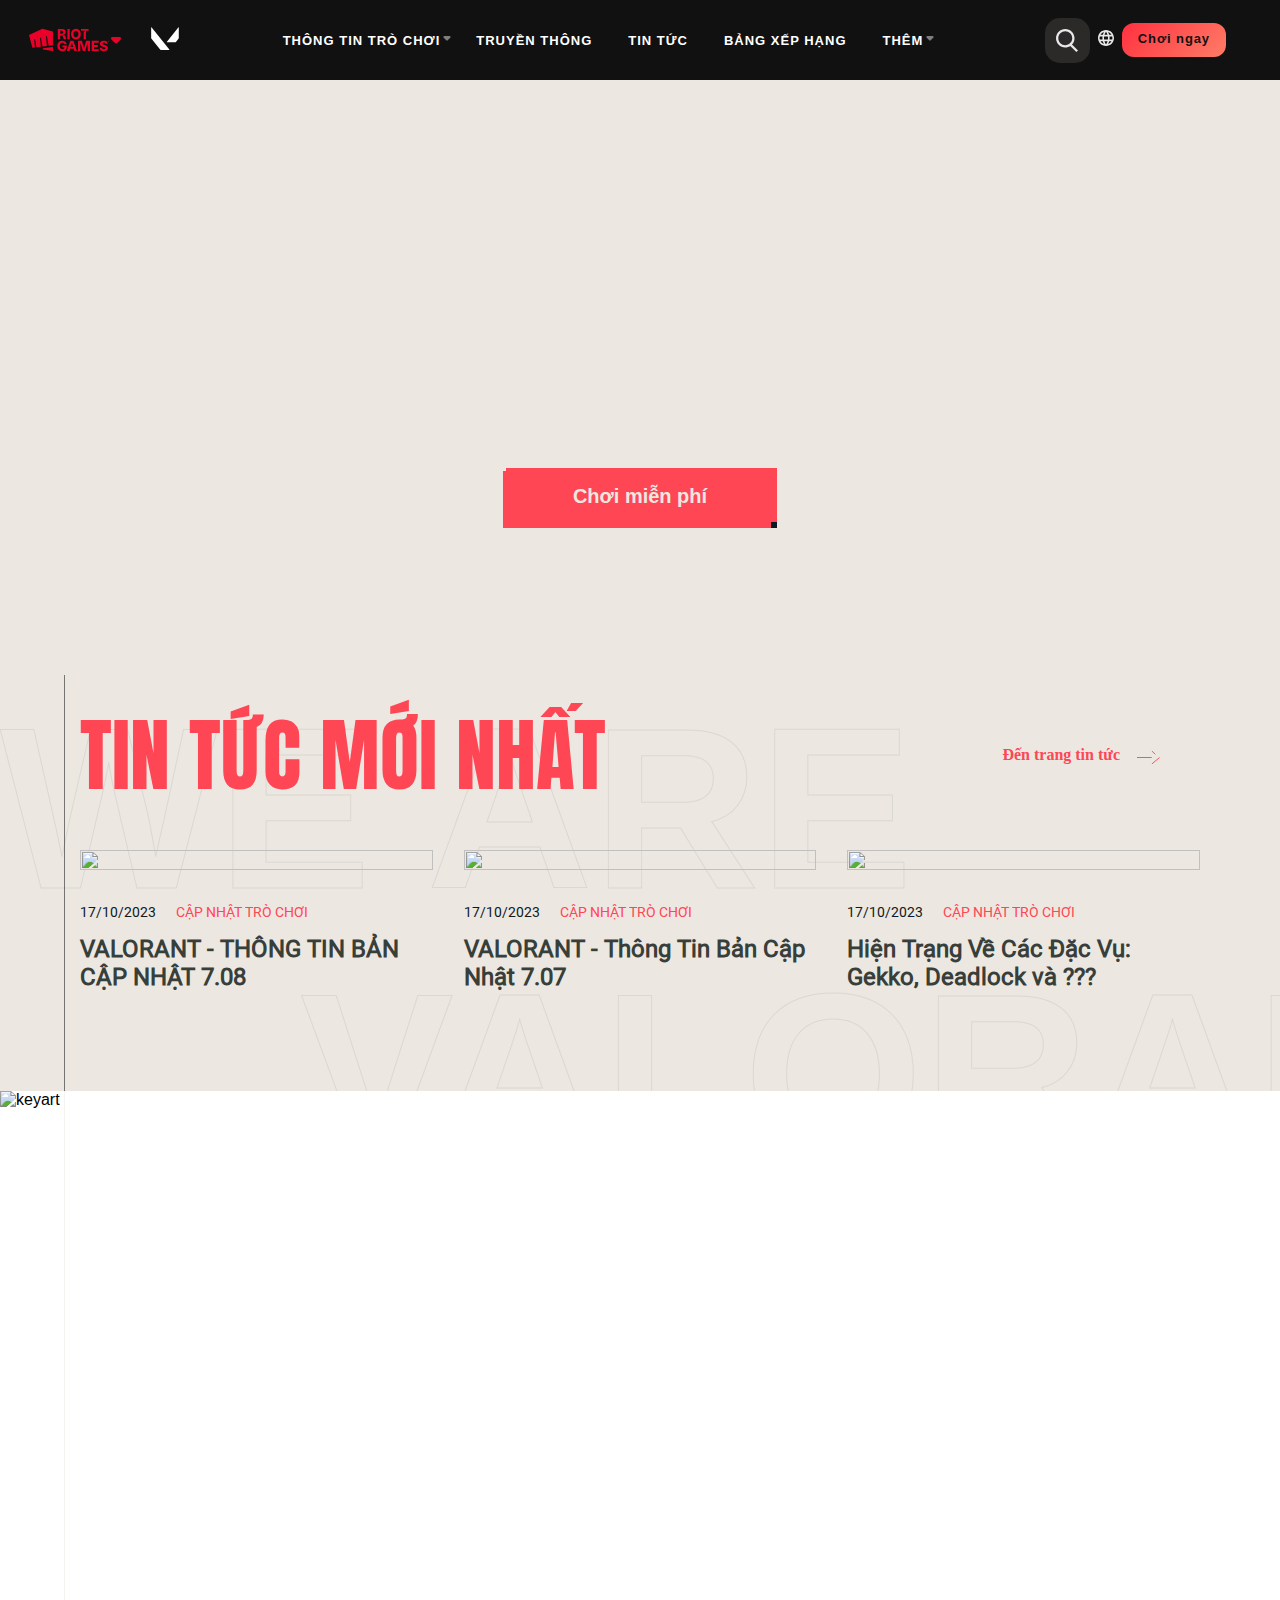
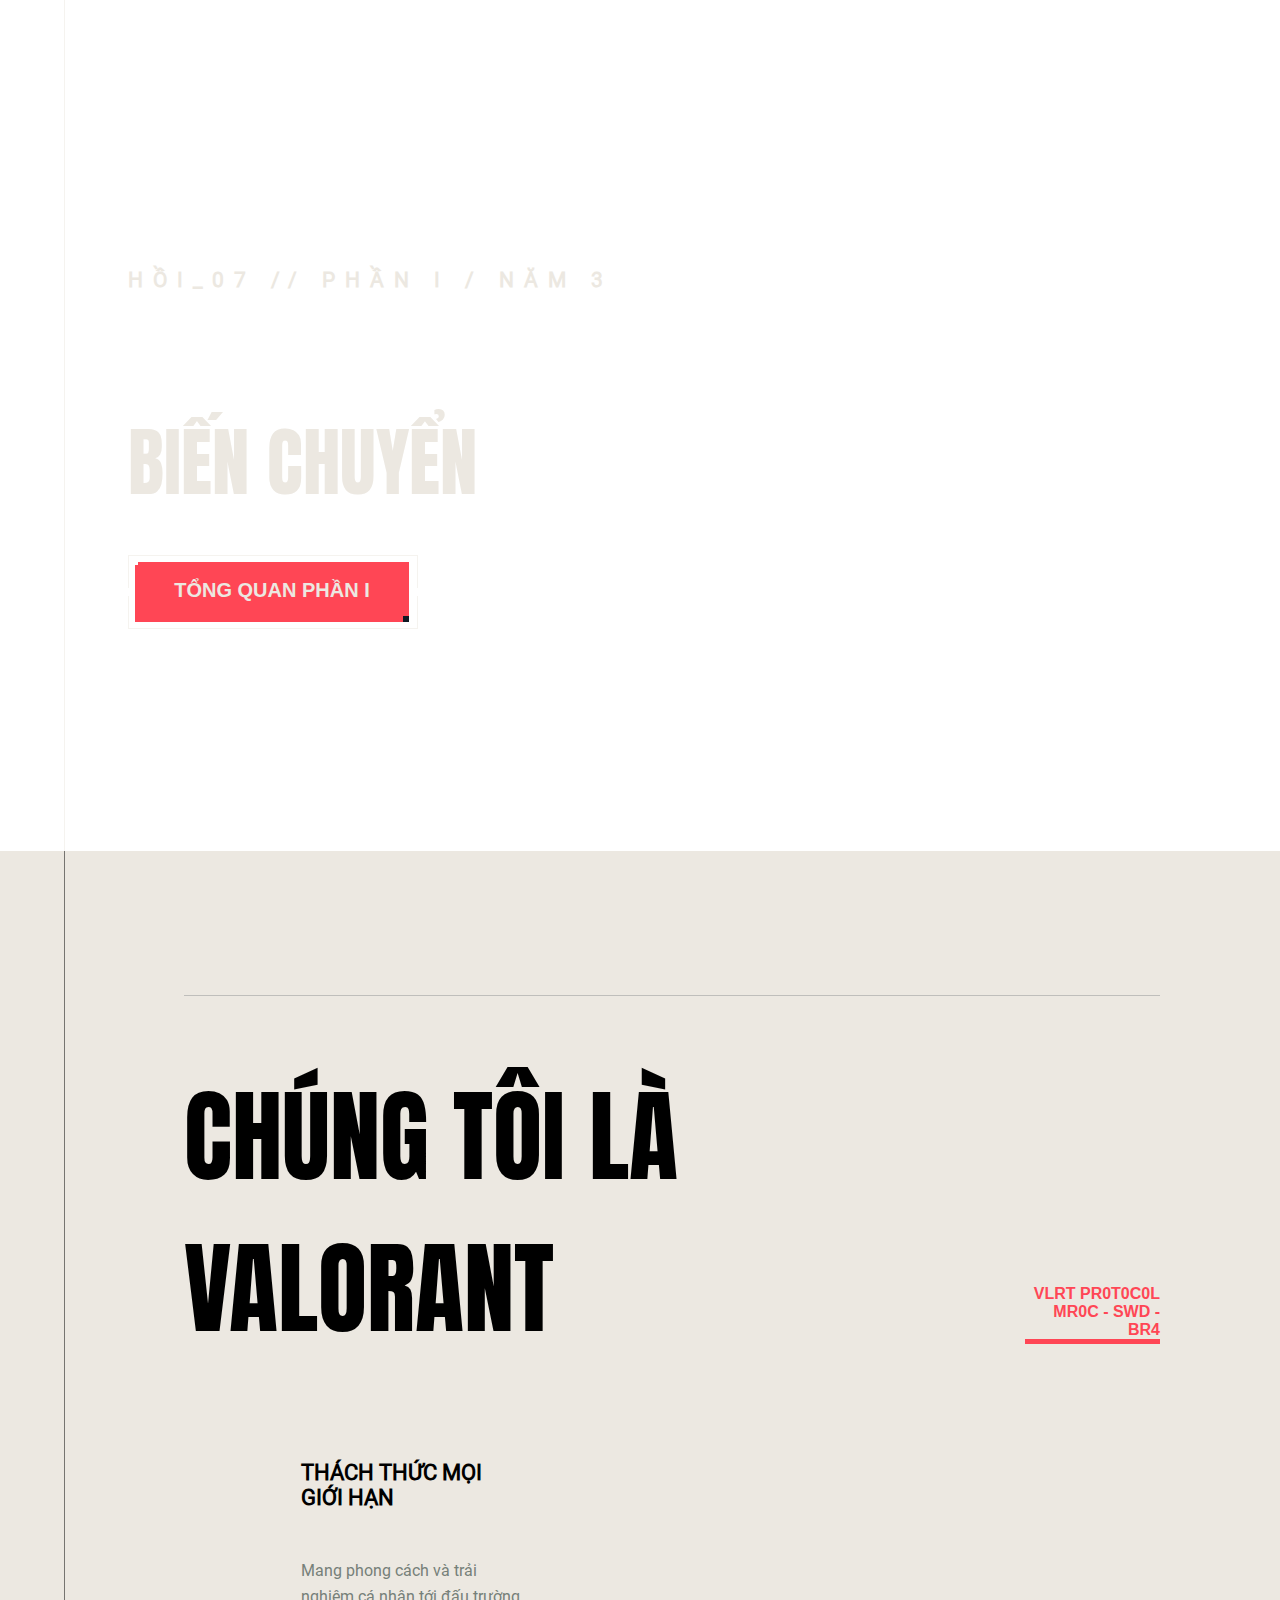
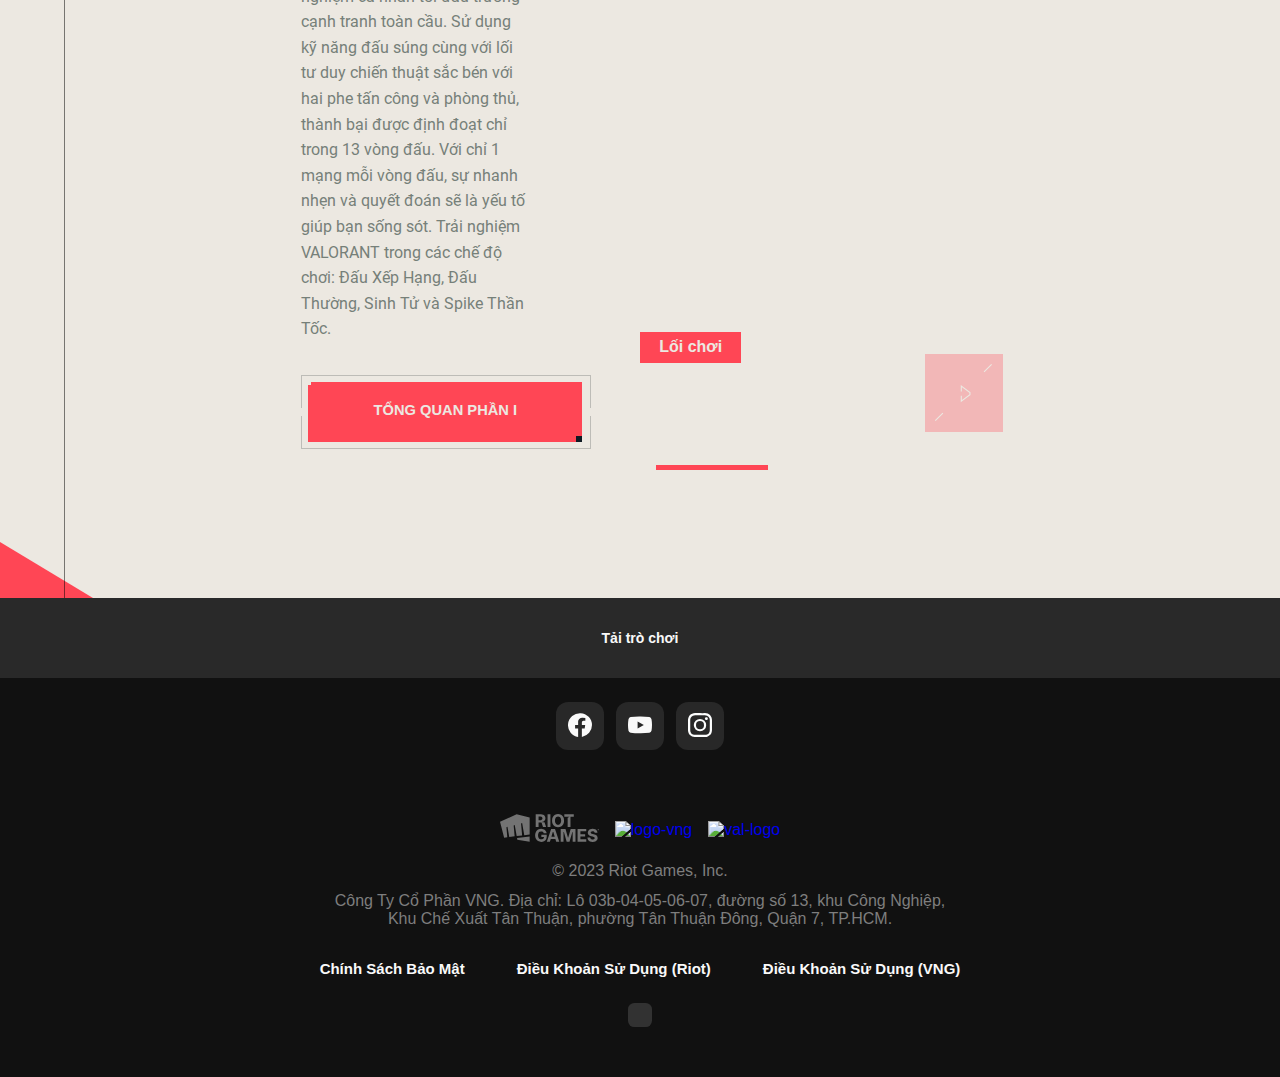
==== index.html @ d4fa07f8 "fix link index (testing)" ====
<!DOCTYPE html>
<html lang="en">

<head>
    <meta charset="UTF-8">
    <meta name="viewport" content="width=device-width, initial-scale=1.0">
    <link rel="shortcut icon" type="image/x-icon" href="/assets/images/val-favicon.ico" />
    <title>VALORANT: tựa game bắn súng chiến thuật cạnh tranh 5 đấu 5 lấy các nhân vật làm nền tảng từ Riot Games
    </title>
    <script type="text/javascript" src="/assets/jquery/code.jquery.com_jquery-3.7.1.min.js"></script>
    <script type="text/javascript" src="/assets/jquery/code.jquery.com_jquery-migrate-1.2.1.js"></script>
    <script type="text/javascript" src="/assets/jquery/slick/slick.min.js"></script>
    <script type="text/javascript" src="/assets/jquery/parallax/parallax.js"></script>
    <link rel="stylesheet" type="text/css" href="/assets/jquery/slick/slick-theme.css">
    <link rel="stylesheet" type="text/css" href="/assets/css/index.css">
    <script>
        $(function () {
            $("#header").load("assets/pages/header.html", function () {
                // Sau khi header.html được load, tải tệp CSS của header
                $.get("assets/css/header.css", function (data) {
                    $("<style>").text(data).appendTo("head");
                });
            });
            $("#footer").load("assets/pages/footer.html", function () {
                // Sau khi footer.html được load, tải tệp CSS của footer
                $.get("assets/css/footer.css", function (data) {
                    $("<style>").text(data).appendTo("head");
                });
            });
        });

    </script>
</head>

<body>
    <div id="header"></div>
    <div class="main">
        <div class="intro">
            <div class="intro-main-video">
                <video preload="auto" autoplay muted loop
                    src="https://assets.contentstack.io/v3/assets/bltb6530b271fddd0b1/bltee455c2e719bb8b9/6494cf1ef1585c219370578e/Valorant_Deadlock_Homepage_Desktop.mp4"></video>

            </div>
            <div class="intro-info">
                <div class="title">
                    <p>Một tựa game bắn súng chiến thuật 5 đấu 5 lấy các nhân vật làm nền tảng</p>
                    <div class="valorant-icon">
                        <svg xmlns="http://www.w3.org/2000/svg" viewBox="0 0 690 98.9">
                            <path
                                d="M615.11 19.15h24.69l.08 75.59c0 .97.79 1.77 1.77 1.77l14.14-.01c.98 0 1.77-.79 1.77-1.77l-.08-75.58h30.96c.91 0 1.43-1.06.85-1.77l-10.6-13.26a4.68 4.68 0 0 0-3.65-1.76h-59.93c-.98 0-1.77.79-1.77 1.77v13.26c0 .96.79 1.76 1.77 1.76M19.25 94.75 91.67 4.13c.57-.71.06-1.77-.85-1.77H72.71c-1.42 0-2.77.65-3.65 1.76L17.68 68.4V4.12c0-.98-.79-1.77-1.77-1.77H1.77C.79 2.35 0 3.14 0 4.12v90.62c0 .98.79 1.77 1.77 1.77H15.6c1.42 0 2.76-.65 3.65-1.76m51.06 0 24.91-31.17 24.91 31.17a4.685 4.685 0 0 0 3.66 1.76h13.83c.98 0 1.77-.79 1.77-1.77V4.12c0-.97-.79-1.77-1.77-1.77h-11.6c-2.84 0-5.53 1.29-7.31 3.51L47.69 94.73c-.57.71-.06 1.77.85 1.77h18.11c1.43.01 2.77-.64 3.66-1.75m51.39-66.21v41.75l-16.68-20.87 16.68-20.88zm404.37 66.19L453.65 4.11A4.68 4.68 0 0 0 450 2.35h-13.84c-.98 0-1.77.79-1.77 1.77v90.62c0 .98.79 1.77 1.77 1.77h13.83c1.42 0 2.77-.65 3.65-1.76l24.91-31.17 24.91 31.17a4.68 4.68 0 0 0 3.65 1.76h18.11c.91 0 1.42-1.06.85-1.78m-57.33-45.31L452.05 70.3V28.54l16.69 20.88zM269.45 0c-27.3 0-49.43 22.13-49.43 49.43s22.13 49.43 49.43 49.43 49.43-22.13 49.43-49.43C318.89 22.13 296.75 0 269.45 0m0 82.06c-17.54 0-31.75-14.61-31.75-32.63 0-18.02 14.21-32.64 31.75-32.64S301.2 31.4 301.2 49.43c.01 18.02-14.21 32.63-31.75 32.63M583.38 4.12V68.4L532 4.11a4.68 4.68 0 0 0-3.65-1.76H514.5c-.97 0-1.77.79-1.77 1.77v43.67c0 1.06.36 2.09 1.03 2.92l14.71 18.41c.65.81 1.95.35 1.95-.68v-38l51.39 64.31a4.68 4.68 0 0 0 3.65 1.76h13.83c.98 0 1.77-.79 1.77-1.77V4.12c0-.97-.79-1.77-1.77-1.77h-14.14c-.98 0-1.77.8-1.77 1.77M410.62 23.76V4.12c0-.98-.79-1.77-1.77-1.77h-72.37c-.98 0-1.77.79-1.77 1.77v90.62c0 .98.79 1.77 1.77 1.77h14.14c.98 0 1.77-.79 1.77-1.77V19.16h40.55l-27.37 34.26c-.51.64-.51 1.56 0 2.21l31.27 39.13a4.68 4.68 0 0 0 3.65 1.76h18.11c.91 0 1.42-1.06.85-1.77l-32.14-40.21 22.28-27.84c.66-.85 1.03-1.88 1.03-2.94M162.39 96.51h41.96c1.42 0 2.77-.65 3.65-1.76l10.6-13.27c.57-.71.06-1.77-.85-1.77H178.3V4.12c0-.98-.79-1.77-1.77-1.77h-14.14c-.98 0-1.77.79-1.77 1.77v90.62c0 .97.8 1.77 1.77 1.77">
                            </path>
                        </svg>
                    </div>
                </div>

            </div>
            <div class="button">
                <div class="transition-button">
                    <div class="button popup-playnow">
                        <div class="primary-button">
                            <div class="hover-mask-button"></div>
                            <div class="hover-text-button">Chơi miễn phí</div>
                        </div>
                    </div>
                </div>
            </div>
        </div>
        <div class="main-news">
            <div class="background">
                <p>WE ARE</p>
                <p>VALORANT</p>
            </div>
            <div class="title">
                <p>TIN TỨC MỚI NHẤT</p>
                <a href="#">
                    <p>Đến trang tin tức</p>
                    <div class="title-arrow">
                        <svg xmlns="http://www.w3.org/2000/svg" viewBox="0 0 25 15">
                            <path d="M16.2.5 19.9 4m4.6 3.5-8.3 7" fill="none" stroke="#ff4655"></path>
                            <path fill="none" stroke="#ff4655" stroke-miterlimit="10" d="M16 7.5H0"></path>
                        </svg>
                    </div>
                </a>
            </div>
            <ul class="list-news">
                <li class="items">
                    <a href="#">
                        <div class="div-img"><img
                                src="https://images.contentstack.io/v3/assets/bltb6530b271fddd0b1/bltada762b70890a4f7/652997993566048099abd8d8/EP7_Act_2_PlayerCards_1920x1080.jpg?auto=webp&disable=upscale&width=1620"
                                alt=""></div>
                        <div>
                            <p class="date">17/10/2023</p>
                            <p class="info">Cập nhật trò chơi</p>
                        </div>
                        <p>VALORANT - THÔNG TIN BẢN CẬP NHẬT 7.08</p>
                    </a>
                </li>
                <li class="items">
                    <a href="#">
                        <div class="div-img">
                            <img src="https://images.contentstack.io/v3/assets/bltb6530b271fddd0b1/blt32e45b8b8e7b3e11/6515e5b314893a095dce72f5/EP7_Act2_PatchNotes_7_07_Banner.jpg?auto=webp&disable=upscale&width=1712"
                                alt="">
                        </div>
                        <div>
                            <p class="date">17/10/2023</p>
                            <p class="info">Cập nhật trò chơi</p>
                        </div>
                        <p>VALORANT - Thông Tin Bản Cập Nhật 7.07</p>
                    </a>
                </li>

                <li class="items">

                    <a href="#">
                        <div class="div-img"><img
                                src="https://images.contentstack.io/v3/assets/bltb6530b271fddd0b1/blt9ca7a59c6e7e43a4/6515923d9a515242258c0a1e/EP7_Act2_Gekko_Deacklock_DE.jpg?auto=webp&disable=upscale&width=1712"
                                alt=""></div>
                        <div>
                            <p class="date">17/10/2023</p>
                            <p class="info">Cập nhật trò chơi</p>
                        </div>
                        <p>Hiện Trạng Về Các Đặc Vụ: Gekko, Deadlock và ???</p>
                    </a>
                </li>
            </ul>
        </div>
        <div class="chapter">
            <img src="https://images.contentstack.io/v3/assets/bltb6530b271fddd0b1/blt09716309fd22ae37/6494e204e1e2cd0147310776/Ep7_Act_Overview_Art_3440x1020_v3.jpg"
                alt="keyart">
            <div class="content">
                <div class="path">
                    <p>HỒI_07 // PHẦN I / NĂM 3</p>
                </div>
                <div class="big-title">
                    <p>BIẾN CHUYỂN</p>
                </div>
                <div class="box-button">
                    <div class="button">
                        <div class="transition-button">
                            <div class="button popup-playnow">
                                <div class="primary-button">
                                    <div class="hover-mask-button"></div>
                                    <div class="hover-text-button">TỔNG QUAN PHẦN I</div>
                                </div>
                            </div>
                        </div>
                    </div>
                </div>
            </div>
        </div>
        <div class="we-are-valorant">
            <div class="box">
                <div class="title">
                    <div class="big-title">
                        <p>CHÚNG TÔI LÀ VALORANT</p>
                    </div>
                    <div class="decorate-title">
                        <p>VLRT PR0T0C0L</p>
                        <p>MR0C - SWD - BR4</p>
                    </div>
                </div>
                <div class="content">
                    <div class="aside-left">
                        <p>THÁCH THỨC MỌI GIỚI HẠN
                        </p>
                        <p>Mang phong cách và trải nghiệm cá nhân tới đấu trường cạnh tranh toàn cầu. Sử dụng kỹ năng
                            đấu súng cùng với lối tư duy chiến thuật sắc bén với hai phe tấn công và phòng thủ, thành
                            bại được định đoạt chỉ trong 13 vòng đấu. Với chỉ 1 mạng mỗi vòng đấu, sự nhanh nhẹn và
                            quyết đoán sẽ là yếu tố giúp bạn sống sót. Trải nghiệm VALORANT trong các chế độ chơi: Đấu
                            Xếp Hạng, Đấu Thường, Sinh Tử và Spike Thần Tốc.

                        </p>
                        <div class="button">
                            <div class="transition-button">
                                <div class="button popup-playnow">
                                    <div class="primary-button">
                                        <div class="hover-mask-button"></div>
                                        <div class="hover-text-button">TỔNG QUAN PHẦN I</div>
                                    </div>
                                </div>
                            </div>
                        </div>
                    </div>
                    <div class="aside-right">

                        <div class="aside-video">
                            <div class="popup-video">
                                <div class="button">
                                    <svg xmlns="http://www.w3.org/2000/svg" viewBox="0 0 72 72" xml:space="preserve">
                                        <path fill="none" stroke="#ece8e1"
                                            d="M33.5 34.5v-5l8 6v2l-8 6v-5m28-29-7 7m-38 38-7 7"></path>
                                    </svg>
                                </div>
                            </div>
                            <video preload="true" autoplay muted loop>
                                <source
                                    src="https://assets.contentstack.io/v3/assets/bltb6530b271fddd0b1/bltefd45731d8f9d9df/6217f2ea910a6c613c73168c/VALORANT_PLAY22_16x9_Target4_v005.mp4"
                                    type="video/mp4">
                            </video>
                        </div>
                    </div>
                </div>
            </div>
        </div>
    </div>
    <div id="footer"></div>
    <script>
        $(document).ready(function () {
            $(window).scroll(function () {
                var scrollPosition = $(this).scrollTop();
                $('.main-news .background').css({
                    top: scrollPosition * 0.3 + 'px' // Điều chỉnh tốc độ parallax ở đây
                });

            })
        });
    </script>
</body>

</html>
---- assets/css/index.css ----
@font-face {
  font-family: Anton;
  src: url(../fonts/Anton-Regular.woff2);
}
@font-face {
  font-family: Roboto;
  src: url(../fonts/Roboto-Regular.ttf);
}
@font-face {
  font-family: Neue;
  src: url(../fonts/Nueu.woff2);
}

* {
  padding: 0;
  margin: 0;
  /* font-family: Roboto, sans-serif; */
}
html {
  font-size: 16px;
}
:root {
  --header-bg: rgb(17, 17, 17);
  --dowload-bg: rgb(52, 52, 52);
  --footer-bg: rgb(17, 17, 17);
  --button-bg: rgb(255, 70, 85);
}
li {
  list-style-type: none;
}

a {
  text-decoration: none;
}
.transition-button .button {
  width: 288px;
  height: 74px;
  position: absolute;
  bottom: 5px;
  box-sizing: border-box;
}
.transition-button .button::before {
  content: "";
  display: block;
  height: 32px;
  position: absolute;
  width: 100%;
  border: 1px solid hsla(38, 22%, 90%, 0.5);
  border-bottom: 0;
}
.transition-button .button::after {
  content: "";
  display: block;
  height: 32px;
  bottom: 0px;
  position: absolute;
  width: 100%;
  border: 1px solid hsla(38, 22%, 90%, 0.5);
  border-top: 0;
}

.transition-button .button .primary-button {
  margin: 7px auto;
  width: 274px;
  height: 60px;
  position: relative;
  color: #ece8e1;
  overflow: hidden;
  box-sizing: border-box;
}

.transition-button .button .primary-button::before {
  content: "";
  display: block;
  background-color: #ff4655;
  width: 100%;
  height: 57px;
  position: absolute;
  bottom: 0;
}

.transition-button .button .primary-button::after {
  content: "";
  display: block;
  height: 0.3rem;
  top: 0;
  right: 0;
  position: absolute;
  width: calc(100% - 3px);
  background-color: #ff4655;
}

.transition-button .button .primary-button .hover-mask-button {
  background-color: #0f1923;
  height: 100%;
  position: absolute;
  top: 0;
  width: 120%;
  z-index: 1;
  transform: translateX(-110%) skew(-10deg);
  transition: transform 0.3s ease-out;
}

.transition-button .button .primary-button .hover-text-button {
  z-index: 1;
  height: 100%;
  width: 100%;
  line-height: 57px;
  text-align: center;
  position: absolute;
  color: #ece8e1;
  font-weight: 700;
  font-size: 14.7px;
  background-color: transparent;
  cursor: pointer;
}

.transition-button .button .primary-button .hover-text-button::after {
  content: "";
  display: block;
  width: 6px;
  height: 6px;
  background-color: #0f1923;
  bottom: 0;
  right: 0;
  position: absolute;
  transition: background-color 0.2s ease-in;
}

.transition-button > .button:hover > .primary-button > .hover-mask-button {
  transform: translateX(-10%) skew(-10deg);
}
.transition-button
  > .button:hover
  > .primary-button
  > .hover-text-button::after {
  background-color: #ece8e1;
}

/* main */
.main {
  position: relative;
}
.intro::before {
  position: absolute;
  content: "";
  display: block;
  left: 5vw;
  top: 0%;
  width: 25%;
  margin: 0 auto;
  height: 100%;
  border-left: 1px solid hsla(38, 22%, 90%, 0.5);
  border-right: 1px solid hsla(38, 22%, 90%, 0.5);
}
.intro::after {
  position: absolute;
  content: "";
  display: block;
  right: 5vw;
  top: 0%;
  margin: 0 auto;
  height: 100%;
  border-left: 1px solid hsla(38, 22%, 90%, 0.5);
}

.intro {
  position: relative;
  display: flex;
  justify-content: center;
  align-items: center;
  width: 100%;
}
.intro .intro-main-video::before {
  position: absolute;
  content: "";
  display: block;
  left: 0;
  bottom: 0;
  border-right: 4vw solid transparent;
  border-bottom: 4vw solid #ece8e1;
}

.intro .intro-main-video {
  width: 100%;
  height: 75vh;
  min-height: 650px;
  background-color: #ece8e1;
}
.intro .intro-main-video video {
  object-position: 46% center;
  object-fit: cover;
  height: 100%;
  width: 100%;
  box-sizing: border-box;
}

.intro-info {
  position: absolute;
  display: flex;
  justify-content: center;
  width: 50%;
  height: 100%;
  /* justify-content: center; */
}

.intro .intro-info .title {
  position: absolute;
  width: 140%;
  top: 20%;
  display: flex;
  flex-direction: column;
  justify-content: center;
  align-items: center;
}
.intro .intro-info .title p {
  text-align: center;
  margin-bottom: 50px;
  color: #ece8e1;
  font-size: 18.5px;
}
.intro .intro-info .title .valorant-icon {
  width: 70%;
}
.intro .intro-info .title .valorant-icon svg {
  fill: #ece8e1;
  width: 100%;
}

.intro .button {
  position: absolute;
  /* background-color: blue; */
  left: 0;
  right: 0;
  margin: 0 auto;
  bottom: 20%;
}

.main-news {
  position: relative;
  overflow: hidden;
  padding: 0 80px 100px 80px;
  background: transparent;
}
.main-news::before {
  content: "";
  position: absolute;
  left: 0;
  top: 0;
  display: block;
  z-index: -10;
  width: 100%;
  height: 100%;
  background-color: #ece8e1;
}
.main-news::after {
  z-index: 2;
  position: absolute;
  content: "";
  display: block;
  left: 5vw;
  top: 0%;
  /* background-color: red; */
  /* width: 100%; */
  height: 100%;
  border-right: 1px solid hsla(0, 0%, 0%, 0.5);
}

.main-news .title {
  display: flex;
  justify-content: space-between;
  align-items: center;
}

.main-news > .title > p {
  font-family: Anton, sans-serif;
  line-height: 1.25;
  font-size: 80px;
  padding: 30px 0;
  color: #ff4655;
}
.main-news .title > a {
  position: relative;
  display: flex;
  justify-content: center;
  z-index: 1;
}

.main-news > .title > a > p {
  font-weight: bold;
  font-family: bold;
  padding-right: 80px;
  color: #ff4655;
}
.main-news .title > a > .title-arrow {
  position: absolute;
  right: 20%;
  width: 23px;
  height: 23px;
  transition: right 0.4s linear;
}
.main-news .title > a:hover > .title-arrow {
  position: absolute;
  right: 10%;
  width: 23px;
  height: 23px;
}
.main-news .title > a > .title-arrow svg {
  width: 100%;
  height: 100%;
}
.main-news .list-news {
  position: relative;
  height: fit-content;
  display: flex;
  justify-content: space-between;
  width: 100%;
}

.main-news .list-news > li {
  width: 31.5%;
}
.main-news .list-news > li:hover > a > .div-img::before {
  transform: translateX(-10%) skewX(0deg);
}
.main-news .list-news > li > a {
  display: block;
}
.main-news .list-news > li > a > .div-img {
  overflow: hidden;
  position: relative;
}
.main-news .list-news > li > a > .div-img::before {
  content: "";
  display: block;
  position: absolute;
  width: 120%;
  height: 90%;
  background-color: rgba(255, 0, 0, 0.51);
  /* left: -100%; */
  transform: translateX(-120%) skewX(-20deg);
  /* transition: all 0.2s ease-in; */
  transition: transform 0.3s cubic-bezier(0.215, 0.61, 0.355, 1),
    -webkit-transform 0.3s cubic-bezier(0.215, 0.61, 0.355, 1);
}
.main-news .list-news > li > a > .div-img > img {
  object-fit: fill;
  height: 120%;
  width: 100%;
}

.main-news .list-news > li > a > div {
  padding: 15px 0;
  display: flex;
  justify-content: flex-start;
  align-items: center;
}
.main-news .list-news > li > a > div > p:first-child {
  color: #0f1923;
  font-size: 13.5px;
  font-family: Roboto;
  padding-right: 20px;
}

.main-news .list-news > li > a > div > p:last-child {
  font-family: Roboto;
  text-transform: uppercase;
  color: #ff4655;
  font-size: 13.5px;
}

.main-news .list-news > li > a > p {
  font-family: Roboto;
  color: #383e3a;
  font-size: 24px;
  font-weight: bold;
}
/* paralex background news */
.main-news .background {
  position: absolute;
  z-index: -1;
  left: 0;
  font-size: 18vw;
  font-weight: bold;
  /* -webkit-text-fill-color: transparent; */
  color: transparent;
  -webkit-text-stroke: 1px #dbd8d2;
}
.main-news .background p {
}
.main-news .background p:last-child {
  padding-left: 300px;
}

.chapter {
  height: 85rem;
  position: relative;
  display: block;
}

.chapter::before {
  position: absolute;
  content: "";
  display: block;
  left: 5vw;
  top: 0%;
  margin: 0 auto;
  height: 100%;
  border-left: 1px solid hsla(38, 22%, 90%, 0.5);
}

.chapter img {
  position: absolute;
  z-index: -1;
  width: 100%;
  height: 100%;
  object-fit: cover;
}
.chapter .content {
  position: absolute;
  bottom: 10rem;
  margin-left: 10vw;
  height: 30rem;
  display: flex;
  justify-content: space-around;
  flex-direction: column;
}
.chapter .content .path p {
  font-family: Roboto;
  letter-spacing: 10px;
  font-size: 21px;
  color: #ece8e1;
  font-weight: bold;
}
.chapter .content .big-title p {
  font-size: 75px;
  font-family: Anton;
  color: #ece8e1;
}
.chapter .content .box-button {
  position: relative;
}

.we-are-valorant::before {
  content: "";
  display: block;
  width: 0;
  height: 0;
  border-right: 7.3vw solid transparent;
  border-bottom: 3.5rem solid #ff4655;
  position: absolute;
  bottom: 0;
  left: 0;
}
.we-are-valorant {
  position: relative;
  background-color: #ece8e1;
  padding: 5rem 7.5rem;
}
.we-are-valorant::after {
  z-index: 2;
  position: absolute;
  content: "";
  display: block;
  left: 5vw;
  top: 0%;
  height: 100%;
  border-right: 1px solid hsla(0, 0%, 0%, 0.5);
}

.we-are-valorant .box {
  padding: 4rem 0 8rem 0;
}

.we-are-valorant .box .title {
  border-top: 1px solid rgba(15, 25, 35, 0.2);
  margin-left: 4rem;
  padding-top: 4rem;
  display: flex;
  justify-content: space-between;
  align-items: flex-end;
}
.we-are-valorant .box .title .big-title p {
  font-size: 6.3rem;
  font-family: Anton;
}

.we-are-valorant .box .title .decorate-title {
  margin-bottom: 20px;
  border-bottom: 5px solid #ff4655;
  width: fit-content;
  display: flex;
  flex-direction: column;
  /* align-items: flex-end; */
  justify-content: flex-end;
}
.we-are-valorant .box .title .decorate-title p {
  text-align: right;
  font-size: 1rem;
  color: #ff4655;
  font-weight: bold;
}

.we-are-valorant .box .content {
  display: flex;
  padding: 3rem 0;
  position: relative;
}
.we-are-valorant .box .content .aside-left {
  position: relative;
  margin-left: calc(16.66667% + 0.5rem);
  max-width: calc(25% - 2.25rem);
  text-align: left;
}
.we-are-valorant .box .content .aside-left p:first-of-type {
  padding: 3rem 0;
  font-family: Roboto;
  font-size: 22px;
  font-weight: bold;
}
.we-are-valorant .box .content .aside-left p:last-of-type {
  color: #768079;
  font-family: Roboto;
  line-height: 1.6;
}
.we-are-valorant .box .content .aside-left .button {
  position: absolute;
  bottom: -7rem;
}
.we-are-valorant .content .button .transition-button .button {
  width: 288px;
  height: 74px;
  position: absolute;
  bottom: 5px;
  box-sizing: border-box;
}
.we-are-valorant .content .button .transition-button .button::before {
  content: "";
  display: block;
  height: 32px;
  position: absolute;
  width: 100%;
  border: 1.5px solid #bdbcb7;
  border-bottom: 0;
}
.we-are-valorant .content .button .transition-button .button::after {
  content: "";
  display: block;
  height: 32px;
  bottom: 0px;
  position: absolute;
  width: 100%;
  border: 1.5px solid #bdbcb7;
  border-top: 0;
}

.we-are-valorant .content .button .transition-button .button .primary-button {
  margin: 7px auto;
  width: 274px;
  height: 60px;
  position: relative;
  color: #ece8e1;
  overflow: hidden;
  box-sizing: border-box;
}

.we-are-valorant
  .content
  .button
  .transition-button
  .button
  .primary-button::before {
  content: "";
  display: block;
  background-color: #ff4655;
  width: 100%;
  height: 57px;
  position: absolute;
  bottom: 0;
}

.we-are-valorant
  .content
  .button
  .transition-button
  .button
  .primary-button::after {
  content: "";
  display: block;
  height: 0.3rem;
  top: 0;
  right: 0;
  position: absolute;
  width: calc(100% - 3px);
  background-color: #ff4655;
}

.we-are-valorant
  .content
  .button
  .transition-button
  .button
  .primary-button
  .hover-mask-button {
  background-color: #0f1923;
  height: 100%;
  position: absolute;
  top: 0;
  width: 120%;
  z-index: 1;
  transform: translateX(-110%) skew(-10deg);
  transition: transform 0.3s ease-out;
}

.we-are-valorant
  .content
  .button
  .transition-button
  .button
  .primary-button
  .hover-text-button {
  z-index: 1;
  height: 100%;
  width: 100%;
  line-height: 57px;
  text-align: center;
  position: absolute;
  color: #ece8e1;
  font-weight: 700;
  font-size: 14.7px;
  background-color: transparent;
  cursor: pointer;
}

.we-are-valorant
  .content
  .asideleft
  .transition-button
  .button
  .primary-button
  .hover-text-button::after {
  content: "";
  display: block;
  width: 6px;
  height: 6px;
  background-color: #0f1923;
  bottom: 0;
  right: 0;
  position: absolute;
  transition: background-color 0.2s ease-in;
}

.we-are-valorant
  .content
  .button
  .transition-button
  > .button:hover
  > .primary-button
  > .hover-mask-button {
  transform: translateX(-10%) skew(-10deg);
}
.we-are-valorant
  .content
  .button
  .transition-button
  > .button:hover
  > .primary-button
  > .hover-text-button::after {
  background-color: #ece8e1;
}
.we-are-valorant .box .content .aside-right {
}
.we-are-valorant .box .content .aside-right .aside-video {
  z-index: 0;
  width: calc(50vw - 1.5rem);
  position: absolute;
  right: -7rem;
  bottom: -5rem;
}
.we-are-valorant .box .content .aside-right .aside-video video {
  width: 100%;
}
.we-are-valorant .box .content .aside-right .aside-video .popup-video {
  width: 100%;
  height: 100%;
  position: absolute;
  display: flex;
  justify-content: center;
  align-items: center;
  z-index: 1;
}

.we-are-valorant .box .content .aside-right .aside-video .popup-video::before {
  content: "Lối chơi";
  display: block;
  position: absolute;
  left: -1rem;
  top: 1rem;
  padding: 0.4rem 1.2rem;
  background-color: #ff4655;
  font-size: 1rem;
  font-weight: bold;
  color: #ece8e1;
}
.we-are-valorant .box .content .aside-right .aside-video .popup-video::after {
  content: "";
  display: block;
  position: absolute;
  bottom: 0;
  left: 0;
  background-color: #ff4655;
  width: 7rem;
  height: 5px;
}

.we-are-valorant
  .box
  .content
  .aside-right
  .aside-video
  .popup-video
  .button::before {
  content: "";
  display: block;
  position: absolute;
  height: 100%;
  width: 100%;
  background-color: rgba(255, 70, 85, 0.3);
  z-index: -2;
}
.we-are-valorant
  .box
  .content
  .aside-right
  .aside-video
  .popup-video
  .button::after {
  content: "";
  display: block;
  position: absolute;
  height: 100%;
  width: 120%;
  transform: translateX(-110%) skew(-10deg);
  background-color: #0f1923;
  z-index: -2;
  /* transition: all 0.3s ease-in-out; */
  transition: transform 0.3s ease-in-out;
}

.we-are-valorant
  .box
  .content
  .aside-right
  .aside-video
  .popup-video:hover
  .button::after {
  content: "";
  display: block;
  top: 0;
  position: absolute;
  height: 100%;
  width: 120%;
  transform: translateX(0%) skew(-0deg);
  background-color: #0f1923;
  transition: transform 0.3s ease-in-out;

  /* transition: all 0.3s ease-in-out; */
}

.we-are-valorant .box .content .aside-right .aside-video .popup-video .button {
  position: relative;
  border: 1px solid #ece8e1;
  width: 5rem;
  height: 5rem;
  box-sizing: border-box;
  overflow: hidden;
}

.we-are-valorant
  .box
  .content
  .aside-right
  .aside-video
  .popup-video
  .button
  svg {
  width: 100%;
  height: 100%;
}
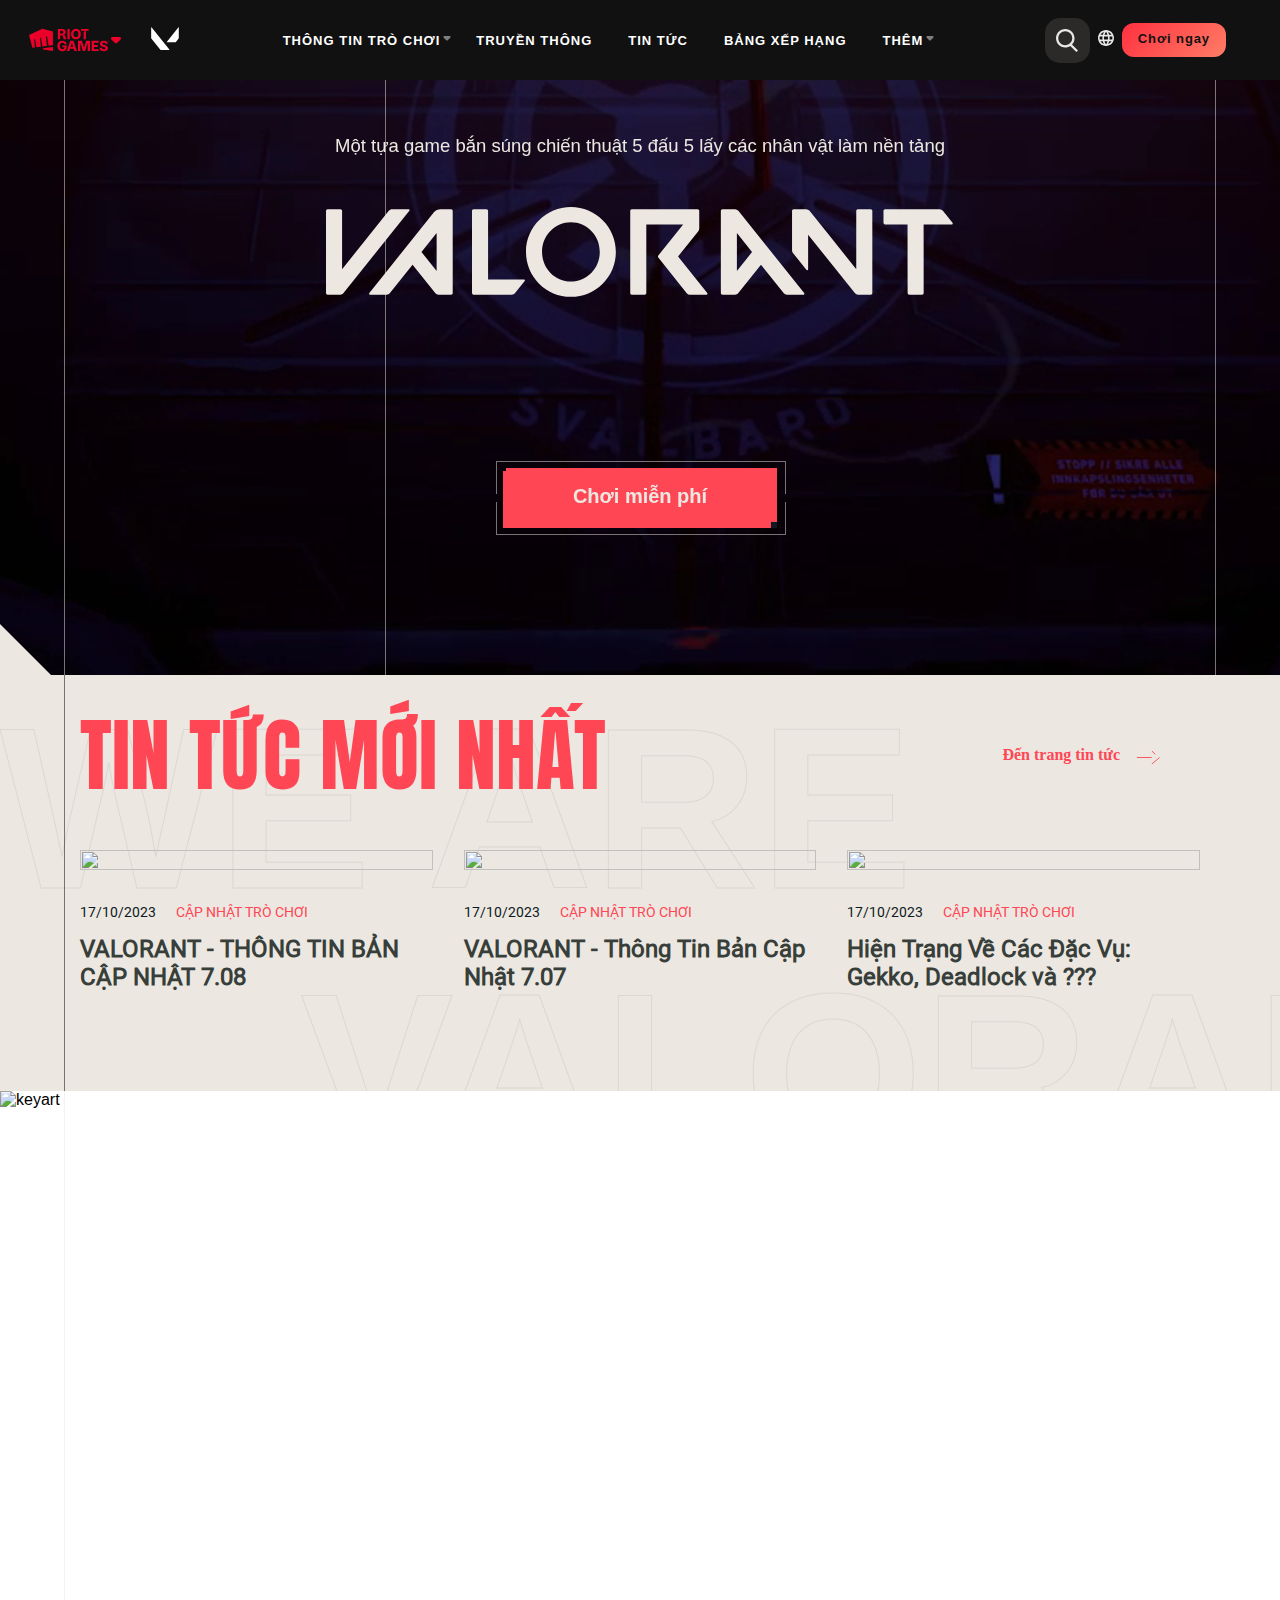
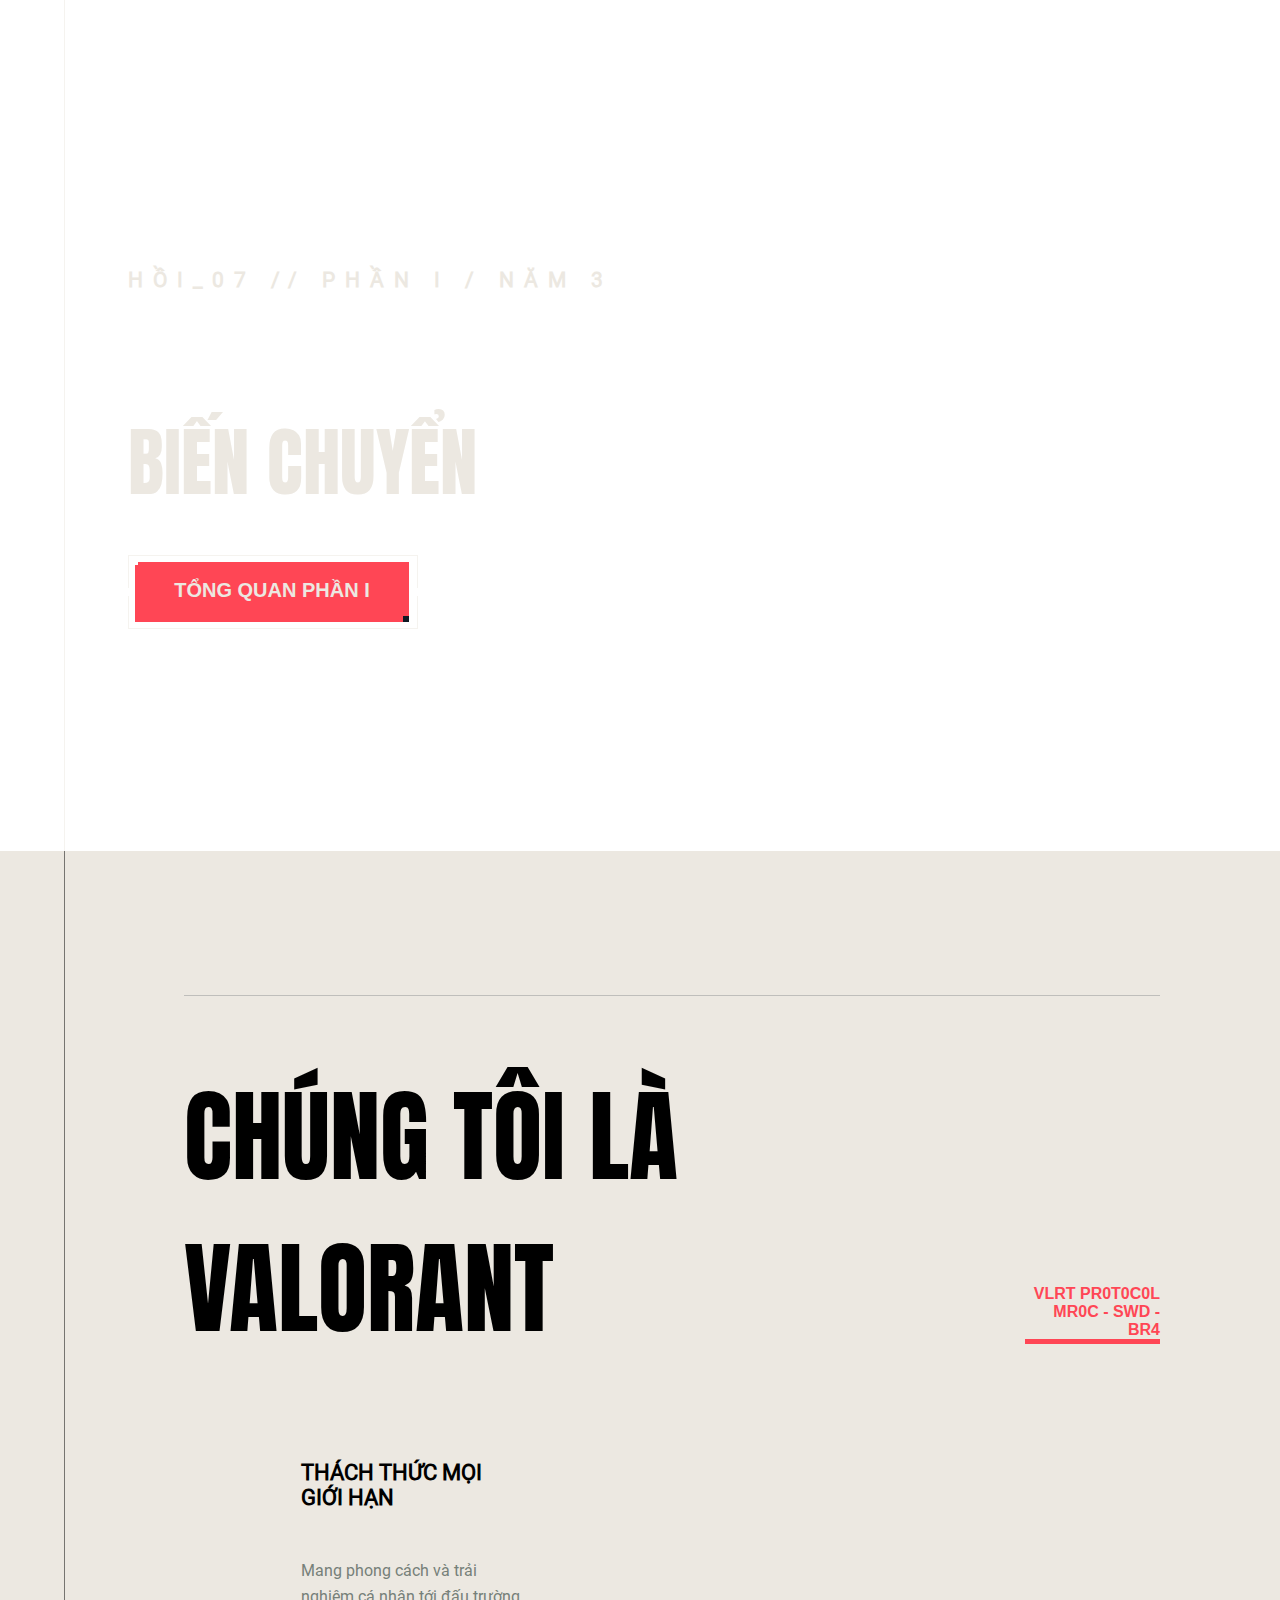
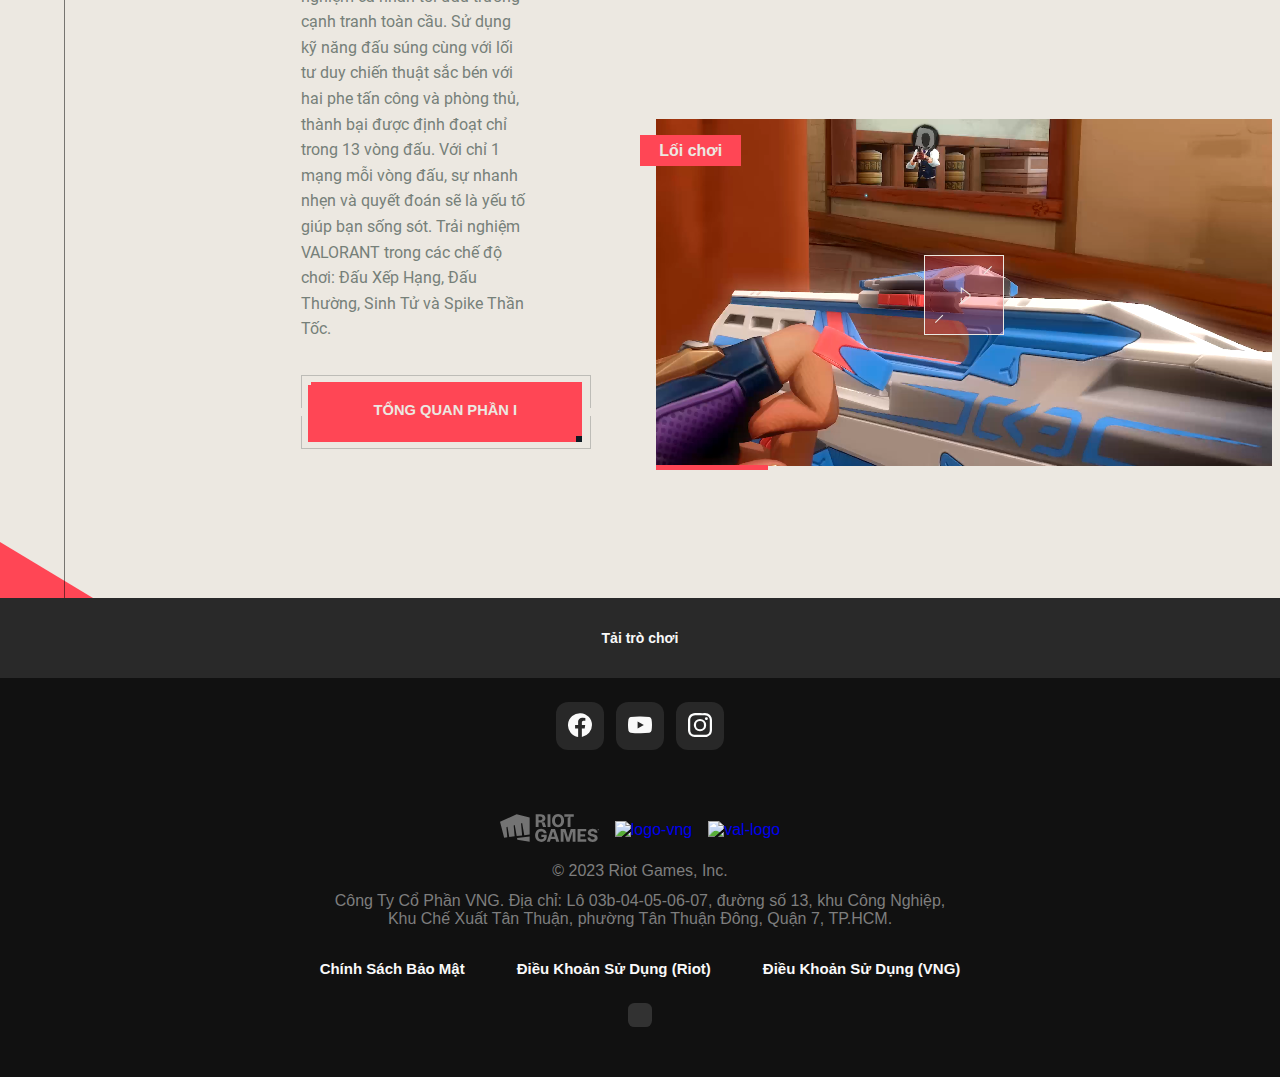
==== commit 7f5c6560: "remove slick" ====
--- a/index.html
+++ b/index.html
@@ -7,12 +7,9 @@
     <link rel="shortcut icon" type="image/x-icon" href="/assets/images/val-favicon.ico" />
     <title>VALORANT: tựa game bắn súng chiến thuật cạnh tranh 5 đấu 5 lấy các nhân vật làm nền tảng từ Riot Games
     </title>
-    <script type="text/javascript" src="/assets/jquery/code.jquery.com_jquery-3.7.1.min.js"></script>
-    <script type="text/javascript" src="/assets/jquery/code.jquery.com_jquery-migrate-1.2.1.js"></script>
-    <script type="text/javascript" src="/assets/jquery/slick/slick.min.js"></script>
-    <script type="text/javascript" src="/assets/jquery/parallax/parallax.js"></script>
-    <link rel="stylesheet" type="text/css" href="/assets/jquery/slick/slick-theme.css">
-    <link rel="stylesheet" type="text/css" href="/assets/css/index.css">
+    <script type="text/javascript" src="assets/jquery/code.jquery.com_jquery-3.7.1.min.js"></script>
+    <script type="text/javascript" src="assets/jquery/code.jquery.com_jquery-migrate-1.2.1.js"></script>
+    <link rel="stylesheet" type="text/css" href="assets/css/index.css">
     <script>
         $(function () {
             $("#header").load("assets/pages/header.html", function () {
@@ -37,8 +34,7 @@
     <div class="main">
         <div class="intro">
             <div class="intro-main-video">
-                <video preload="auto" autoplay muted loop
-                    src="https://assets.contentstack.io/v3/assets/bltb6530b271fddd0b1/bltee455c2e719bb8b9/6494cf1ef1585c219370578e/Valorant_Deadlock_Homepage_Desktop.mp4"></video>
+                <video preload="auto" autoplay muted loop src="/assets/videos/Valorant-Homepage.mp4"></video>
 
             </div>
             <div class="intro-info">
@@ -193,9 +189,7 @@
                                 </div>
                             </div>
                             <video preload="true" autoplay muted loop>
-                                <source
-                                    src="https://assets.contentstack.io/v3/assets/bltb6530b271fddd0b1/bltefd45731d8f9d9df/6217f2ea910a6c613c73168c/VALORANT_PLAY22_16x9_Target4_v005.mp4"
-                                    type="video/mp4">
+                                <source src="/assets/videos/VALORANT_PLAY22_16x9_Target4_v005.mp4" type="video/mp4">
                             </video>
                         </div>
                     </div>
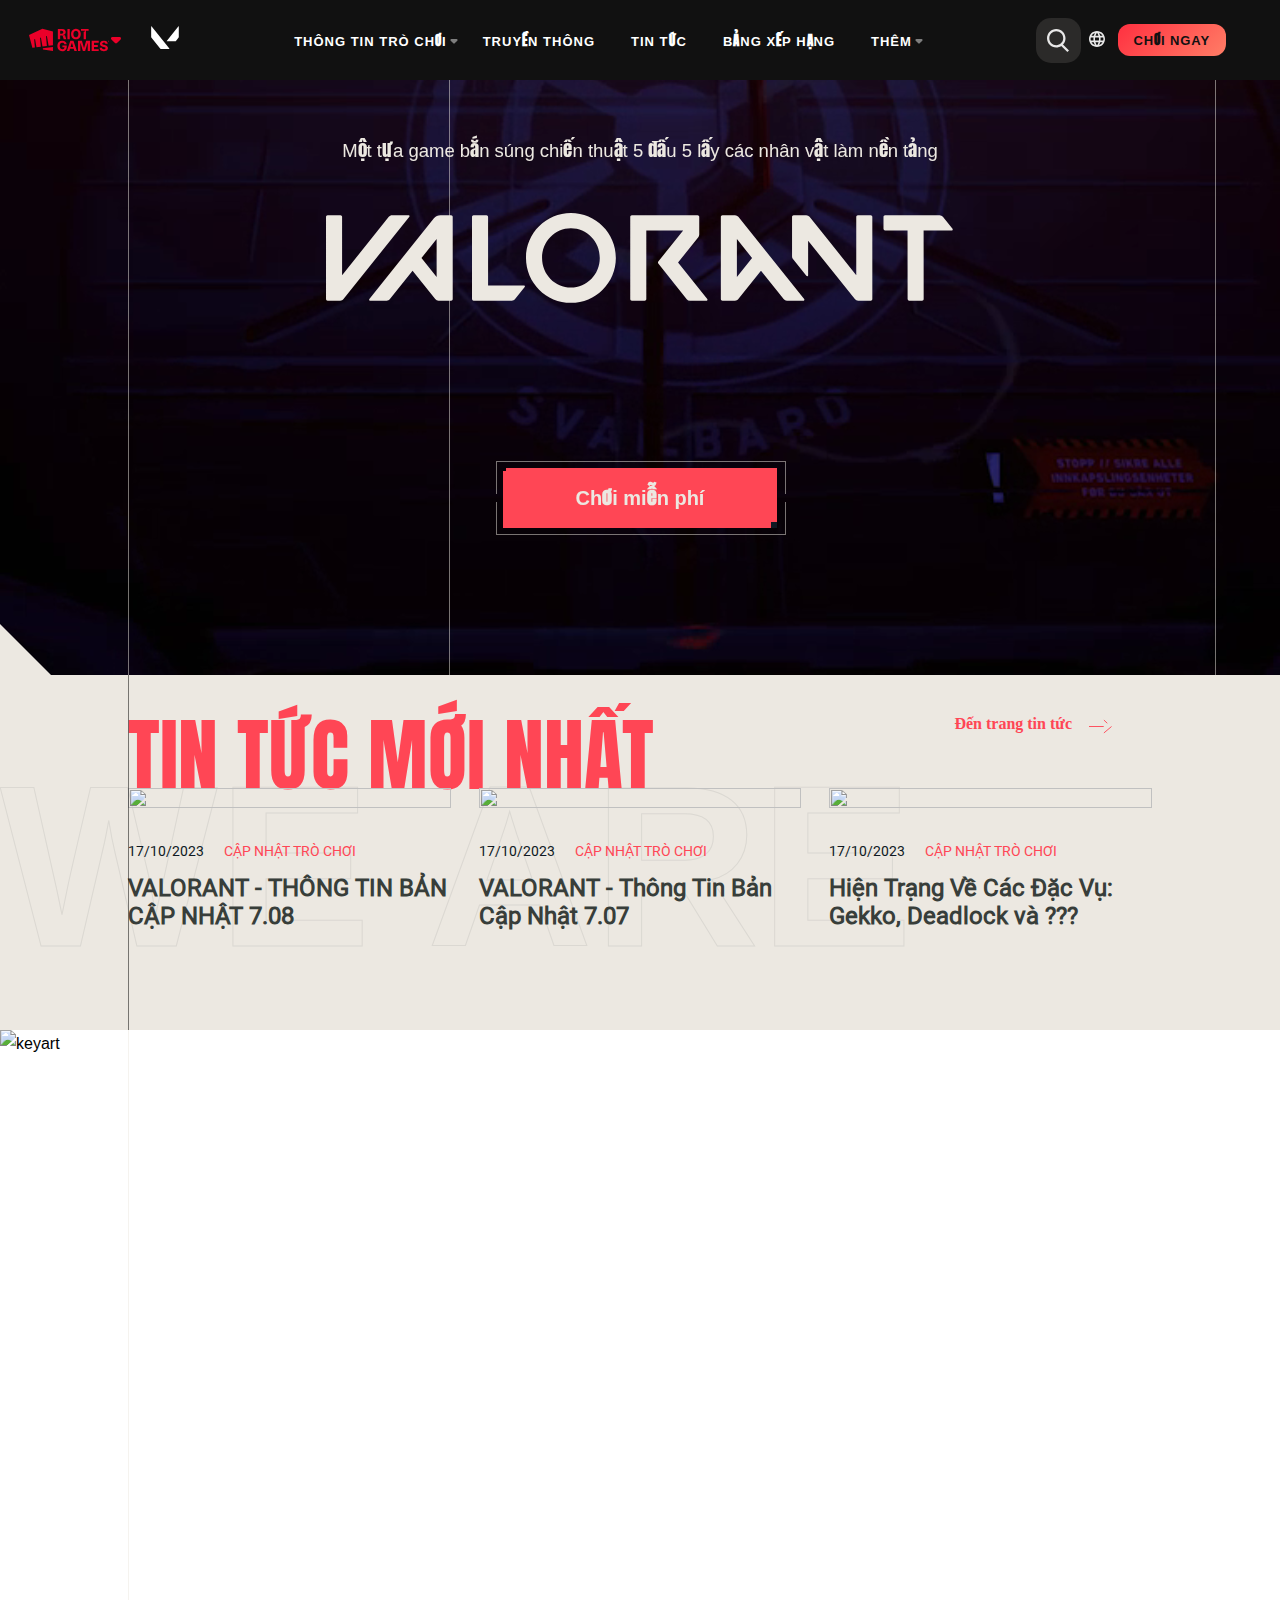
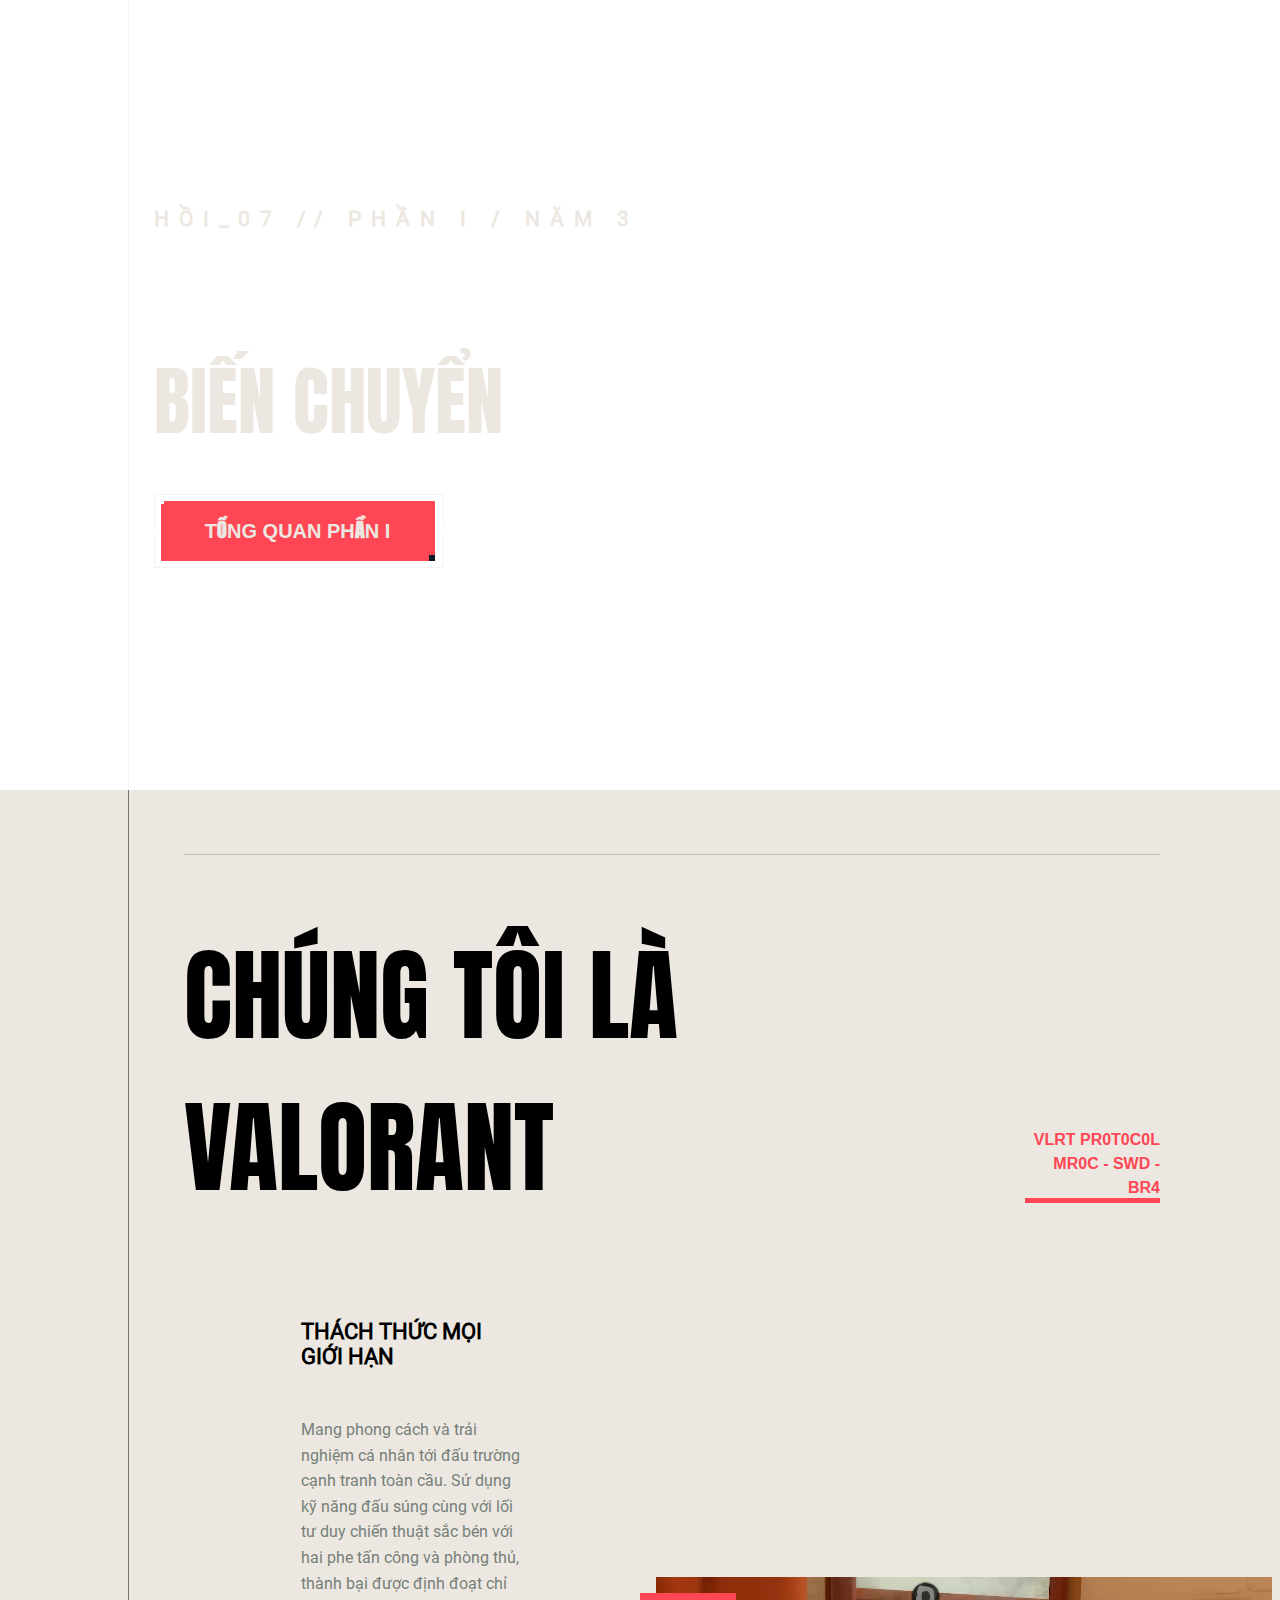
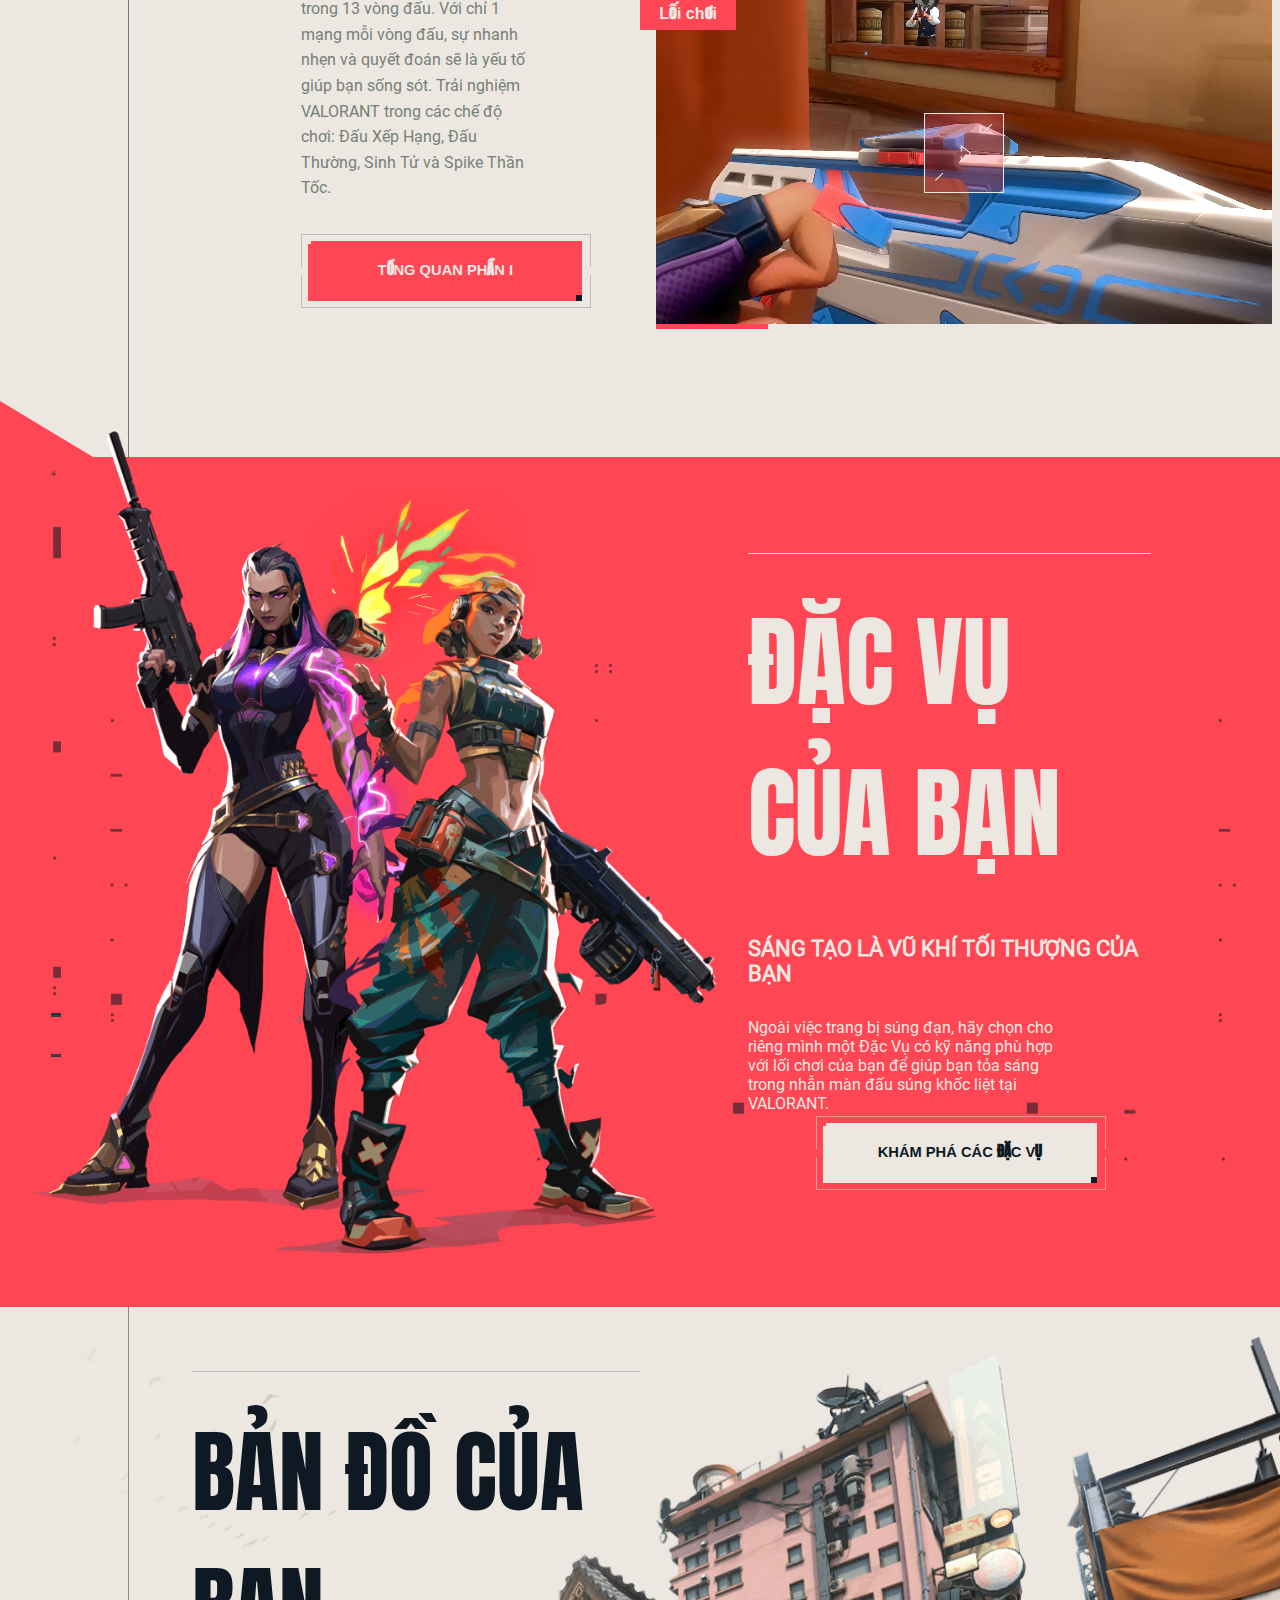
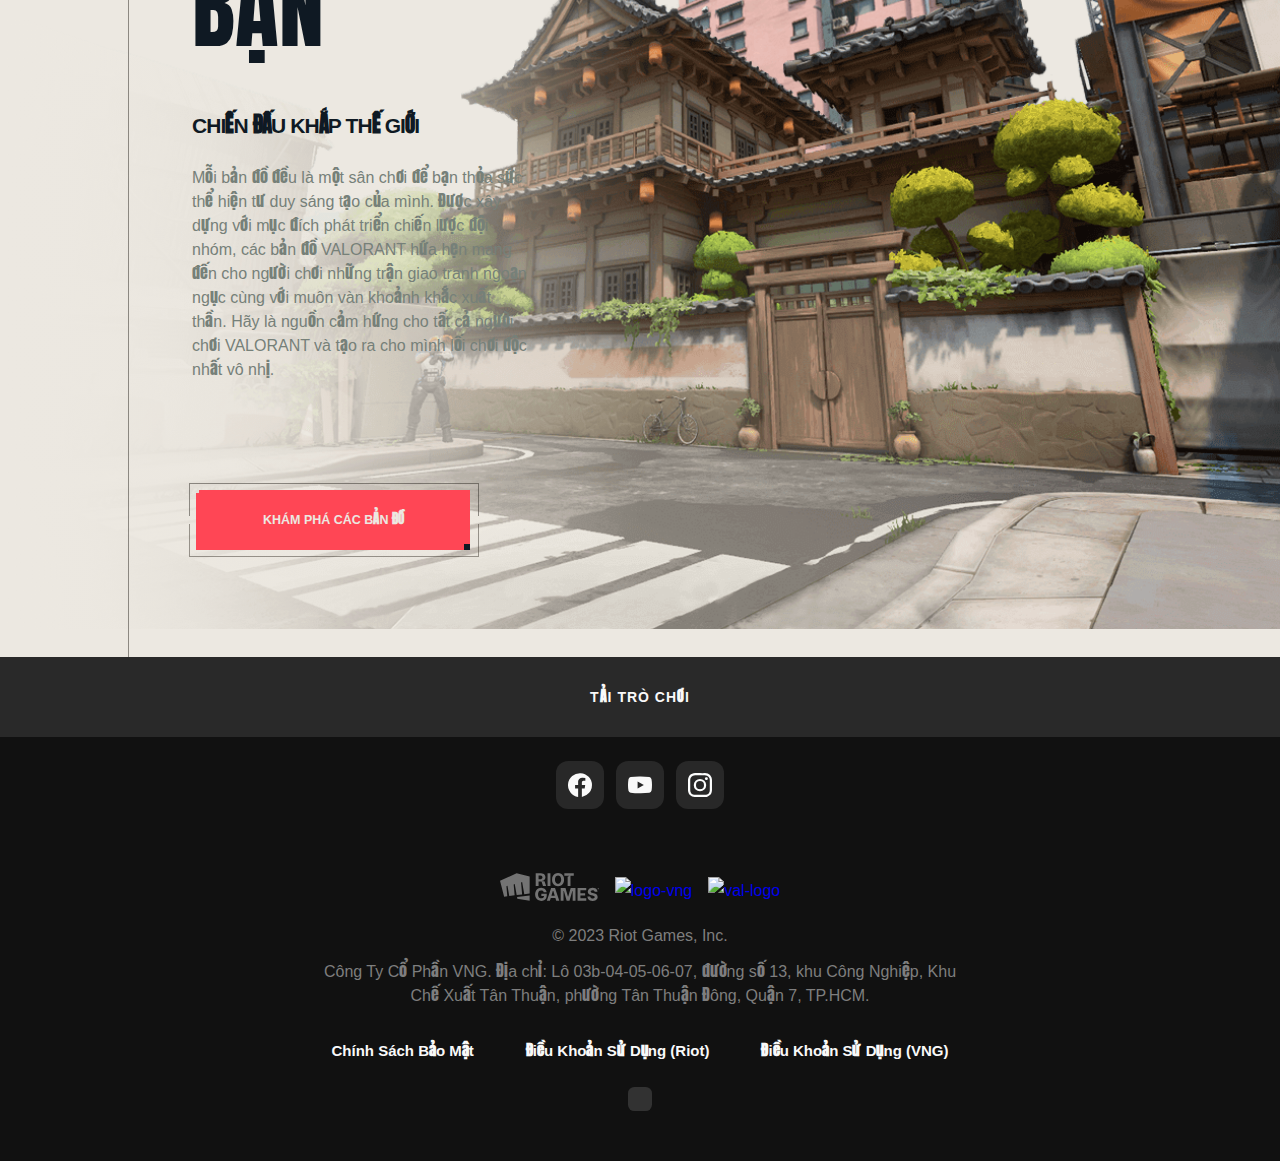
==== commit 91661fb7: "update homepage" ====
--- a/index.html
+++ b/index.html
@@ -7,18 +7,20 @@
     <link rel="shortcut icon" type="image/x-icon" href="/assets/images/val-favicon.ico" />
     <title>VALORANT: tựa game bắn súng chiến thuật cạnh tranh 5 đấu 5 lấy các nhân vật làm nền tảng từ Riot Games
     </title>
-    <script type="text/javascript" src="assets/jquery/code.jquery.com_jquery-3.7.1.min.js"></script>
-    <script type="text/javascript" src="assets/jquery/code.jquery.com_jquery-migrate-1.2.1.js"></script>
-    <link rel="stylesheet" type="text/css" href="assets/css/index.css">
+    <script type="text/javascript" src="/assets/jquery/code.jquery.com_jquery-3.7.1.min.js"></script>
+    <script type="text/javascript" src="/assets/jquery/code.jquery.com_jquery-migrate-1.2.1.js"></script>
+    <script type="text/javascript" src="/assets/jquery/slick/slick.min.js"></script>
+    <link rel="stylesheet" type="text/css" href="/assets/jquery/slick/slick-theme.css">
+    <link rel="stylesheet" type="text/css" href="/assets/css/index.css">
     <script>
         $(function () {
-            $("#header").load("assets/pages/header.html", function () {
+            $("#header").load("/assets/pages/header.html", function () {
                 // Sau khi header.html được load, tải tệp CSS của header
                 $.get("assets/css/header.css", function (data) {
                     $("<style>").text(data).appendTo("head");
                 });
             });
-            $("#footer").load("assets/pages/footer.html", function () {
+            $("#footer").load("/assets/pages/footer.html", function () {
                 // Sau khi footer.html được load, tải tệp CSS của footer
                 $.get("assets/css/footer.css", function (data) {
                     $("<style>").text(data).appendTo("head");
@@ -196,6 +198,79 @@
                 </div>
             </div>
         </div>
+        <div class="agents">
+            <div class="background">
+                <img src="/assets/images/background-agents.png" alt="">
+            </div>
+            <div class="box">
+                <div class="button">
+                    <div class="transition-button">
+                        <div class="button popup-playnow">
+                            <div class="primary-button">
+                                <div class="hover-mask-button"></div>
+                                <div class="hover-text-button">KHÁM PHÁ CÁC ĐẶC VỤ</div>
+                            </div>
+                        </div>
+                    </div>
+                </div>
+                <div class="reyna-and-raze">
+                    <div class="image">
+                        <img src="/assets/images/reyna-and-raze.png" alt="">
+                    </div>
+                </div>
+                <div class="info">
+                    <div class="title">
+                        <p>ĐẶC VỤ CỦA BẠN</p>
+                    </div>
+                    <div class="sub-title">
+                        <p>SÁNG TẠO LÀ VŨ KHÍ TỐI THƯỢNG CỦA BẠN</p>
+                    </div>
+                    <div class="description">
+                        <p>Ngoài việc trang bị súng đạn, hãy chọn cho riêng mình một Đặc Vụ có kỹ năng phù hợp với lối
+                            chơi của bạn để giúp bạn tỏa sáng trong nhẫn màn đấu súng khốc liệt tại VALORANT.</p>
+                    </div>
+
+                </div>
+            </div>
+        </div>
+        <div class="map">
+            <div class="background-coo"></div>
+            <div class="background">
+                <img src="/assets/images/maps-house.png" alt="">
+            </div>
+            <div class="background-bird">
+                <img src="/assets/images/maps-birds.png" alt="">
+            </div>
+            <div class="title">
+                <div class="big-title">
+                    <p>BẢN ĐỒ CỦA BẠN</p>
+                </div>
+                <div class="sub-title">
+                    <p>CHIẾN ĐẤU KHẮP THẾ GIỚI</p>
+                </div>
+                <div class="description">
+                    <p>Mỗi bản đồ đều là một sân chơi để bạn thỏa sức thể hiện tư duy sáng tạo của
+                        mình. Được xây dựng với mục đích phát triển chiến lược đội nhóm, các bản đồ VALORANT hứa hẹn
+                        mang
+                        đến cho người chơi những trận giao tranh ngoạn ngục cùng với muôn vàn khoảnh khắc xuất thần. Hãy
+                        là
+                        nguồn cảm hứng cho tất cả người chơi VALORANT và tạo ra cho mình lối chơi độc nhất vô nhị.
+                    </p>
+                </div>
+            </div>
+            <div class="button">
+                <div class="transition-button">
+                    <div class="button popup-playnow">
+                        <div class="primary-button">
+                            <div class="hover-mask-button"></div>
+                            <div class="hover-text-button">
+                                <p>KHÁM PHÁ CÁC BẢN ĐỒ</p>
+                            </div>
+                        </div>
+                    </div>
+                </div>
+            </div>
+        </div>
     </div>
     <div id="footer"></div>
     <script>
@@ -203,11 +278,19 @@
             $(window).scroll(function () {
                 var scrollPosition = $(this).scrollTop();
                 $('.main-news .background').css({
-                    top: scrollPosition * 0.3 + 'px' // Điều chỉnh tốc độ parallax ở đây
-                });
-
-            })
+                    top: scrollPosition * 0.3 + 'px' // Điều chỉnh tốc độ parallax cho phần tử cha
+                });
+
+                var agentsTop = $(".agents").offset().top; // agent position
+                var windowTop = $(window).scrollTop(); // window position
+                var reynaRazeParallax = (agentsTop - windowTop) * 0.2;
+
+                $('.agents .reyna-and-raze').css({
+                    top: reynaRazeParallax + 'px' // Điều chỉnh tốc độ parallax cho .reyna-and-raze
+                });
+            });
         });
+
     </script>
 </body>
 
--- a/assets/css/index.css
+++ b/assets/css/index.css
@@ -10,7 +10,9 @@
   font-family: Neue;
   src: url(../fonts/Nueu.woff2);
 }
-
+:root {
+  --line-margin: 10vw;
+}
 * {
   padding: 0;
   margin: 0;
@@ -110,7 +112,7 @@
   position: absolute;
   color: #ece8e1;
   font-weight: 700;
-  font-size: 14.7px;
+  font-size: 12px;
   background-color: transparent;
   cursor: pointer;
 }
@@ -145,7 +147,7 @@
   position: absolute;
   content: "";
   display: block;
-  left: 5vw;
+  left: var(--line-margin);
   top: 0%;
   width: 25%;
   margin: 0 auto;
@@ -239,7 +241,7 @@
 .main-news {
   position: relative;
   overflow: hidden;
-  padding: 0 80px 100px 80px;
+  padding: 0 var(--line-margin) 100px var(--line-margin);
   background: transparent;
 }
 .main-news::before {
@@ -258,7 +260,7 @@
   position: absolute;
   content: "";
   display: block;
-  left: 5vw;
+  left: var(--line-margin);
   top: 0%;
   /* background-color: red; */
   /* width: 100%; */
@@ -273,10 +275,11 @@
 }
 
 .main-news > .title > p {
+  margin-bottom: -2rem;
   font-family: Anton, sans-serif;
   line-height: 1.25;
   font-size: 80px;
-  padding: 30px 0;
+  padding: 30px 0 0 0;
   color: #ff4655;
 }
 .main-news .title > a {
@@ -402,7 +405,7 @@
   position: absolute;
   content: "";
   display: block;
-  left: 5vw;
+  left: var(--line-margin);
   top: 0%;
   margin: 0 auto;
   height: 100%;
@@ -419,7 +422,7 @@
 .chapter .content {
   position: absolute;
   bottom: 10rem;
-  margin-left: 10vw;
+  margin-left: calc(var(--line-margin) + 2vw);
   height: 30rem;
   display: flex;
   justify-content: space-around;
@@ -455,14 +458,14 @@
 .we-are-valorant {
   position: relative;
   background-color: #ece8e1;
-  padding: 5rem 7.5rem;
+  padding: 0 7.5rem 5rem 7.5rem;
 }
 .we-are-valorant::after {
   z-index: 2;
   position: absolute;
   content: "";
   display: block;
-  left: 5vw;
+  left: var(--line-margin);
   top: 0%;
   height: 100%;
   border-right: 1px solid hsla(0, 0%, 0%, 0.5);
@@ -474,7 +477,7 @@
 
 .we-are-valorant .box .title {
   border-top: 1px solid rgba(15, 25, 35, 0.2);
-  margin-left: 4rem;
+  margin-left: calc(var(--line-margin) - 5vw);
   padding-top: 4rem;
   display: flex;
   justify-content: space-between;
@@ -787,3 +790,304 @@
   width: 100%;
   height: 100%;
 }
+
+.agents {
+  position: relative;
+  width: 100%;
+  height: 850px;
+  background-color: #ff4655;
+  display: flex;
+  justify-content: center;
+  align-items: center;
+  /* padding: 4rem 0 8rem 0; */
+  box-sizing: border-box;
+}
+.agents::before {
+  height: 100%;
+  content: "";
+  display: block;
+  position: absolute;
+  left: 4%;
+  width: 10px;
+  background: url(/assets/images/background-sprite.png) no-repeat left;
+}
+.agents .background {
+  position: absolute;
+}
+.agents .box {
+  position: relative;
+  margin: 5vw 5vw;
+  width: calc(100% - 4vw);
+  height: calc(100% - 4rem);
+  display: flex;
+  justify-content: space-evenly;
+}
+.agents .box .reyna-and-raze {
+  position: relative;
+  width: 48%;
+  min-height: 100%;
+}
+.agents .box .reyna-and-raze img {
+  object-fit: contain;
+  position: absolute;
+  left: -20%;
+  top: -20%;
+  width: 130%;
+  height: 130%;
+}
+.agents .box .info {
+  padding: 4rem 0;
+  width: 35%;
+  display: flex;
+  flex-direction: column;
+}
+
+.agents .box .info .title {
+  padding-top: 2rem;
+  border-top: 1px solid #ece8e1;
+  padding-bottom: 3rem;
+}
+.agents .box .info .title p {
+  font-size: 100px;
+  font-family: Anton;
+  color: #ece8e1;
+}
+.agents .box .info .sub-title {
+  padding-bottom: 2rem;
+}
+.agents .box .info .sub-title p {
+  font-size: 22px;
+  font-family: Roboto;
+  font-weight: bold;
+  color: #ece8e1;
+}
+
+.agents .box .info .description {
+  width: 80%;
+}
+.agents .box .info .description p {
+  font-family: Roboto;
+  color: #ece8e1;
+}
+
+.agents .box > .button {
+  position: absolute;
+  right: 25rem;
+  bottom: 5rem;
+}
+
+.agents .box .transition-button .button {
+  width: 288px;
+  height: 74px;
+  position: absolute;
+  bottom: 5px;
+  box-sizing: border-box;
+}
+.transition-button .button::before {
+  content: "";
+  display: block;
+  height: 32px;
+  position: absolute;
+  width: 100%;
+  border: 1px solid hsla(38, 22%, 90%, 0.5);
+  border-bottom: 0;
+}
+.agents .box .transition-button .button::after {
+  content: "";
+  display: block;
+  height: 32px;
+  bottom: 0px;
+  position: absolute;
+  width: 100%;
+  border: 1px solid hsla(38, 22%, 90%, 0.5);
+  border-top: 0;
+}
+
+.agents .box .transition-button .button .primary-button {
+  margin: 7px auto;
+  width: 274px;
+  height: 60px;
+  position: relative;
+  color: #ece8e1;
+  overflow: hidden;
+  box-sizing: border-box;
+}
+
+.agents .box .transition-button .button .primary-button::before {
+  content: "";
+  display: block;
+  background-color: #ece8e1;
+  width: 100%;
+  height: 57px;
+  position: absolute;
+  bottom: 0;
+}
+
+.agents .box .transition-button .button .primary-button::after {
+  content: "";
+  display: block;
+  height: 0.3rem;
+  top: 0;
+  right: 0;
+  position: absolute;
+  width: calc(100% - 3px);
+  background-color: #ece8e1;
+}
+
+.agents .box .transition-button .button .primary-button .hover-mask-button {
+  background-color: #0f1923;
+  height: 100%;
+  position: absolute;
+  top: 0;
+  width: 120%;
+  z-index: 1;
+  transform: translateX(-110%) skew(-10deg);
+  transition: transform 0.3s ease-out;
+}
+
+.agents .box .transition-button .button .primary-button .hover-text-button {
+  z-index: 1;
+  height: 100%;
+  width: 100%;
+  line-height: 57px;
+  text-align: center;
+  position: absolute;
+  color: #0f1923;
+  font-weight: 700;
+  font-size: 14.7px;
+  background-color: transparent;
+  cursor: pointer;
+}
+
+.agents
+  .box
+  .transition-button
+  .button:hover
+  .primary-button
+  .hover-text-button {
+  color: #ece8e1;
+}
+
+.agents
+  .box
+  .transition-button
+  .button
+  .primary-button
+  .hover-text-button::after {
+  content: "";
+  display: block;
+  width: 6px;
+  height: 6px;
+  background-color: #0f1923;
+  bottom: 0;
+  right: 0;
+  position: absolute;
+  transition: background-color 0.2s ease-in;
+}
+
+.agents
+  .box
+  .transition-button
+  > .button:hover
+  > .primary-button
+  > .hover-mask-button {
+  transform: translateX(-10%) skew(-10deg);
+}
+.agents
+  .box
+  .transition-button
+  > .button:hover
+  > .primary-button
+  > .hover-text-button::after {
+  background-color: #ece8e1;
+}
+
+.map {
+  position: relative;
+  width: 100%;
+  height: 950px;
+  background: linear-gradient(to right, #ece8e1, transparent, transparent);
+}
+.map::before {
+  position: absolute;
+  content: "";
+  display: block;
+  left: var(--line-margin);
+  top: 0%;
+  margin: 0 auto;
+  height: 100%;
+  border-left: 1px solid hsla(36, 13%, 15%, 0.5);
+}
+
+.map .title {
+  width: 35%;
+  margin-left: calc(var(--line-margin) + 5vw);
+  padding-top: 4rem;
+  justify-content: space-between;
+  align-items: flex-end;
+}
+.map .title .big-title p {
+  border-top: 1px solid rgba(15, 25, 35, 0.2);
+  padding-top: 2rem;
+  font-size: 90px;
+  color: #0f1923;
+  font-family: Anton;
+}
+
+.map .title .sub-title {
+  margin-top: 2rem;
+}
+.map .title .sub-title p {
+  font-size: 21px;
+  letter-spacing: -0.9px;
+  color: #0f1923;
+  font-weight: bold;
+}
+
+.map .title .description {
+  margin-top: 1.5rem;
+  width: 75%;
+}
+.map .title .description p {
+  color: #768079;
+  line-height: 1.5;
+}
+.map .background {
+  background-color: #ece8e1;
+  position: absolute;
+  height: 100%;
+  z-index: -1;
+  right: 0;
+}
+.map .background img {
+  object-fit: contain;
+  width: 100%;
+  height: 100%;
+}
+.map .background-bird {
+  position: absolute;
+  z-index: -1;
+}
+.map .background-coo {
+  position: absolute;
+  z-index: -1;
+}
+
+.map .button {
+  position: absolute;
+  left: calc(var(--line-margin) - 2.6vw);
+  bottom: calc(var(--line-margin) - 2.6vw);
+}
+.map .button p {
+  font-size: 12.5px;
+}
+
+.map .button .transition-button .button::before {
+  border: 1px solid hsla(40, 11%, 16%, 0.5);
+  border-bottom: 0;
+}
+
+.map .button .transition-button .button::after {
+  border: 1px solid hsla(37, 12%, 22%, 0.5);
+  border-top: 0;
+}
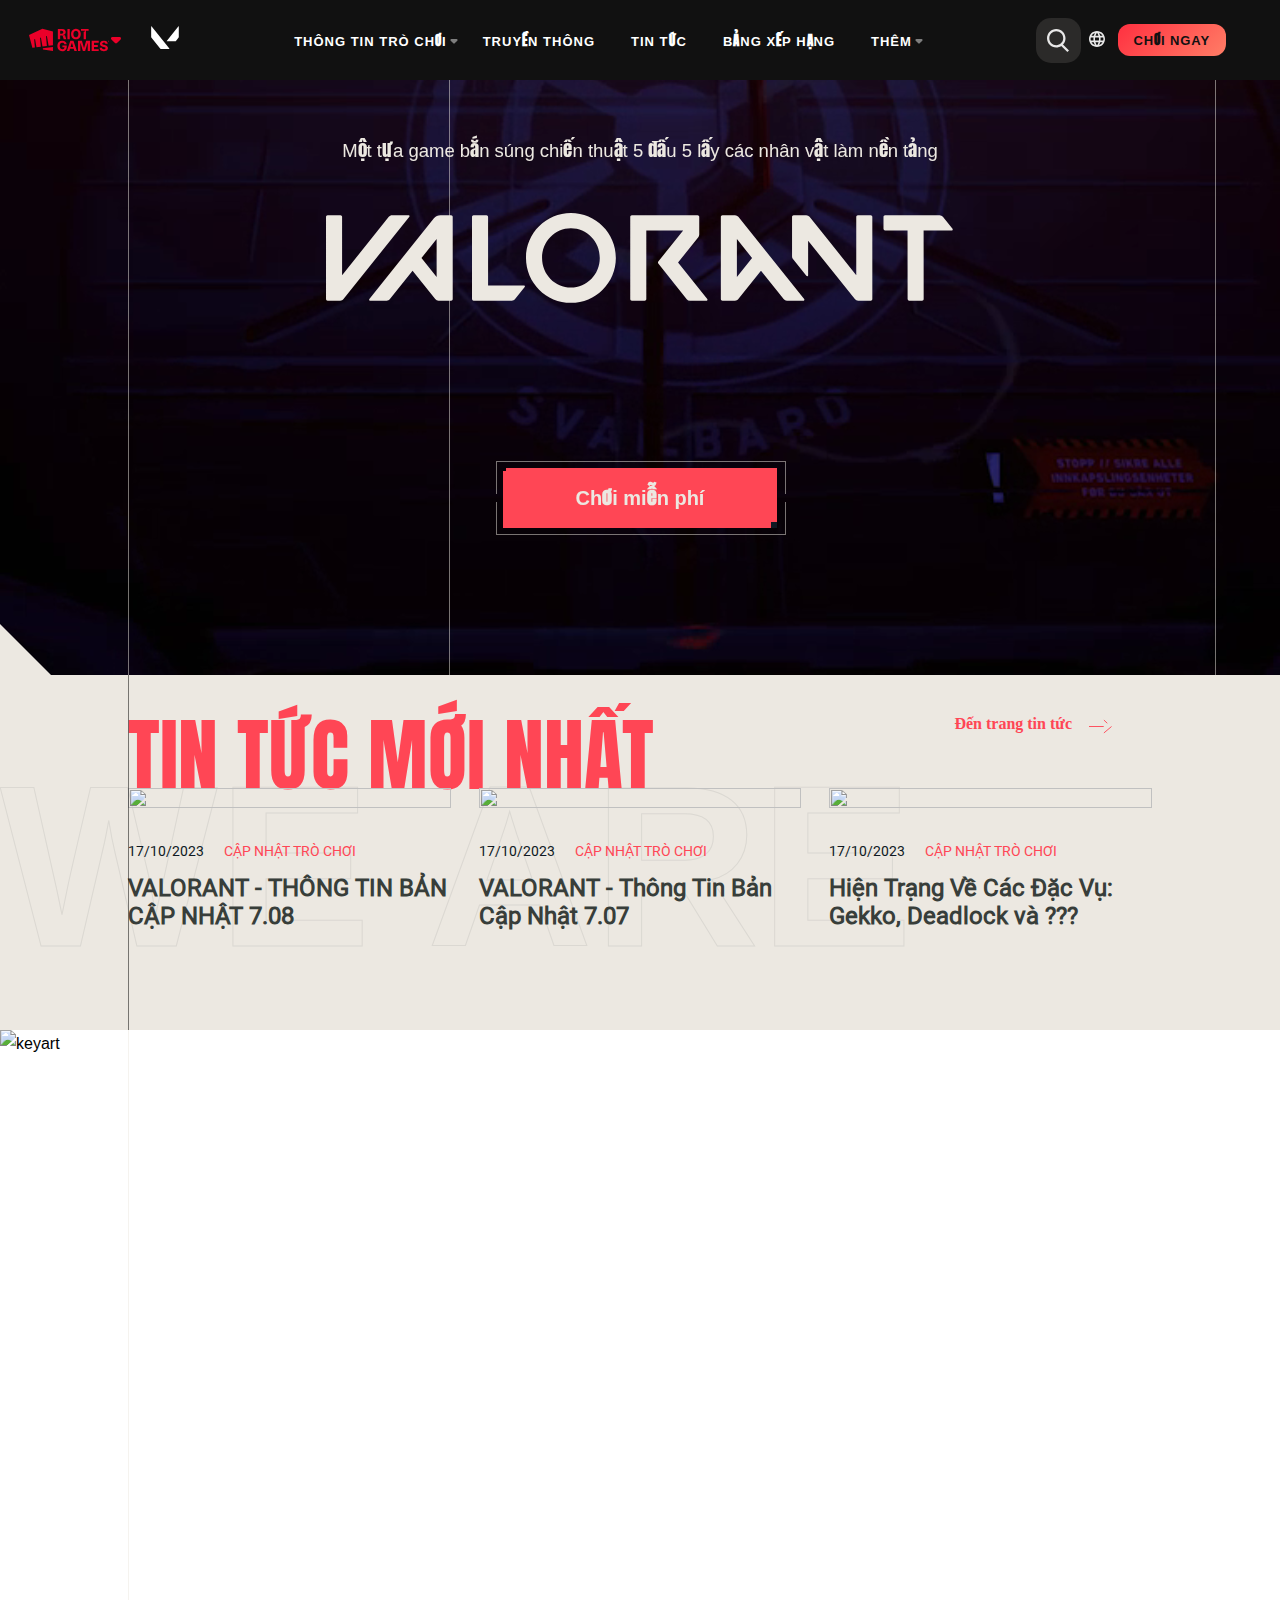
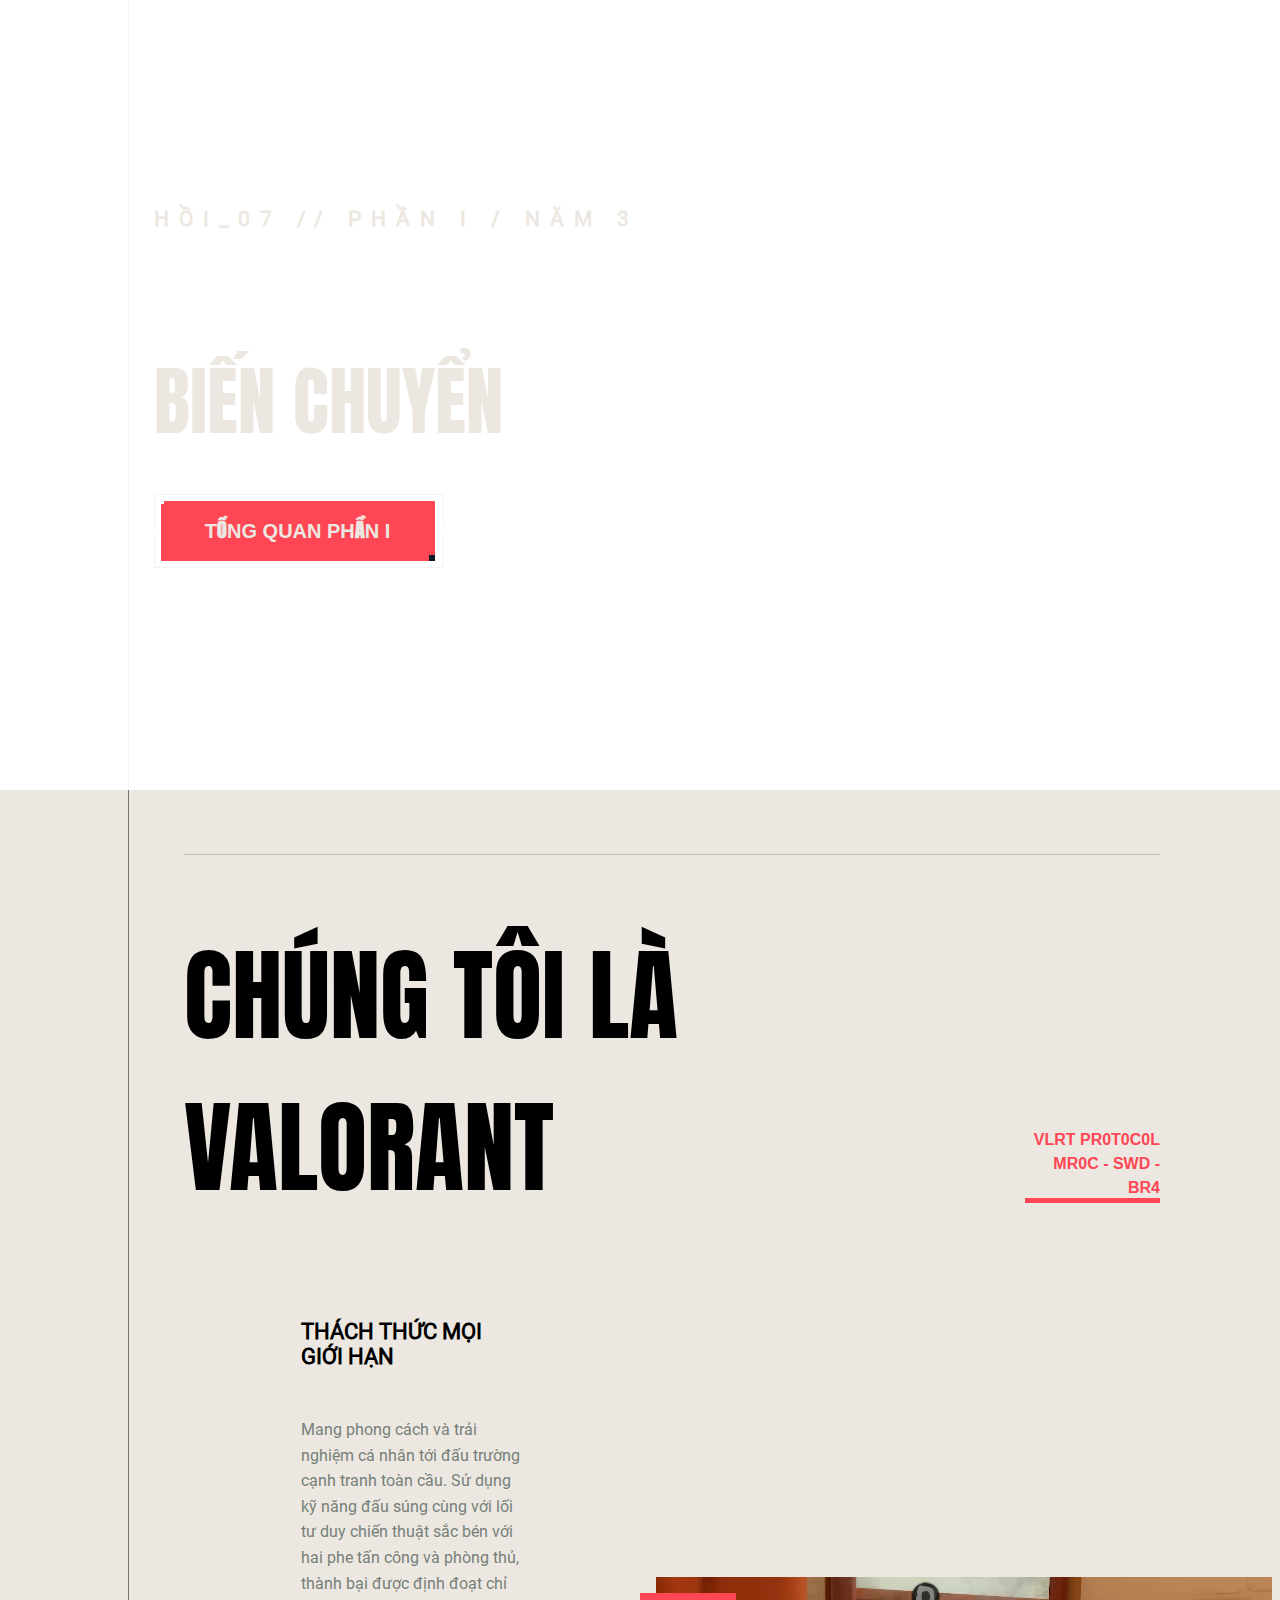
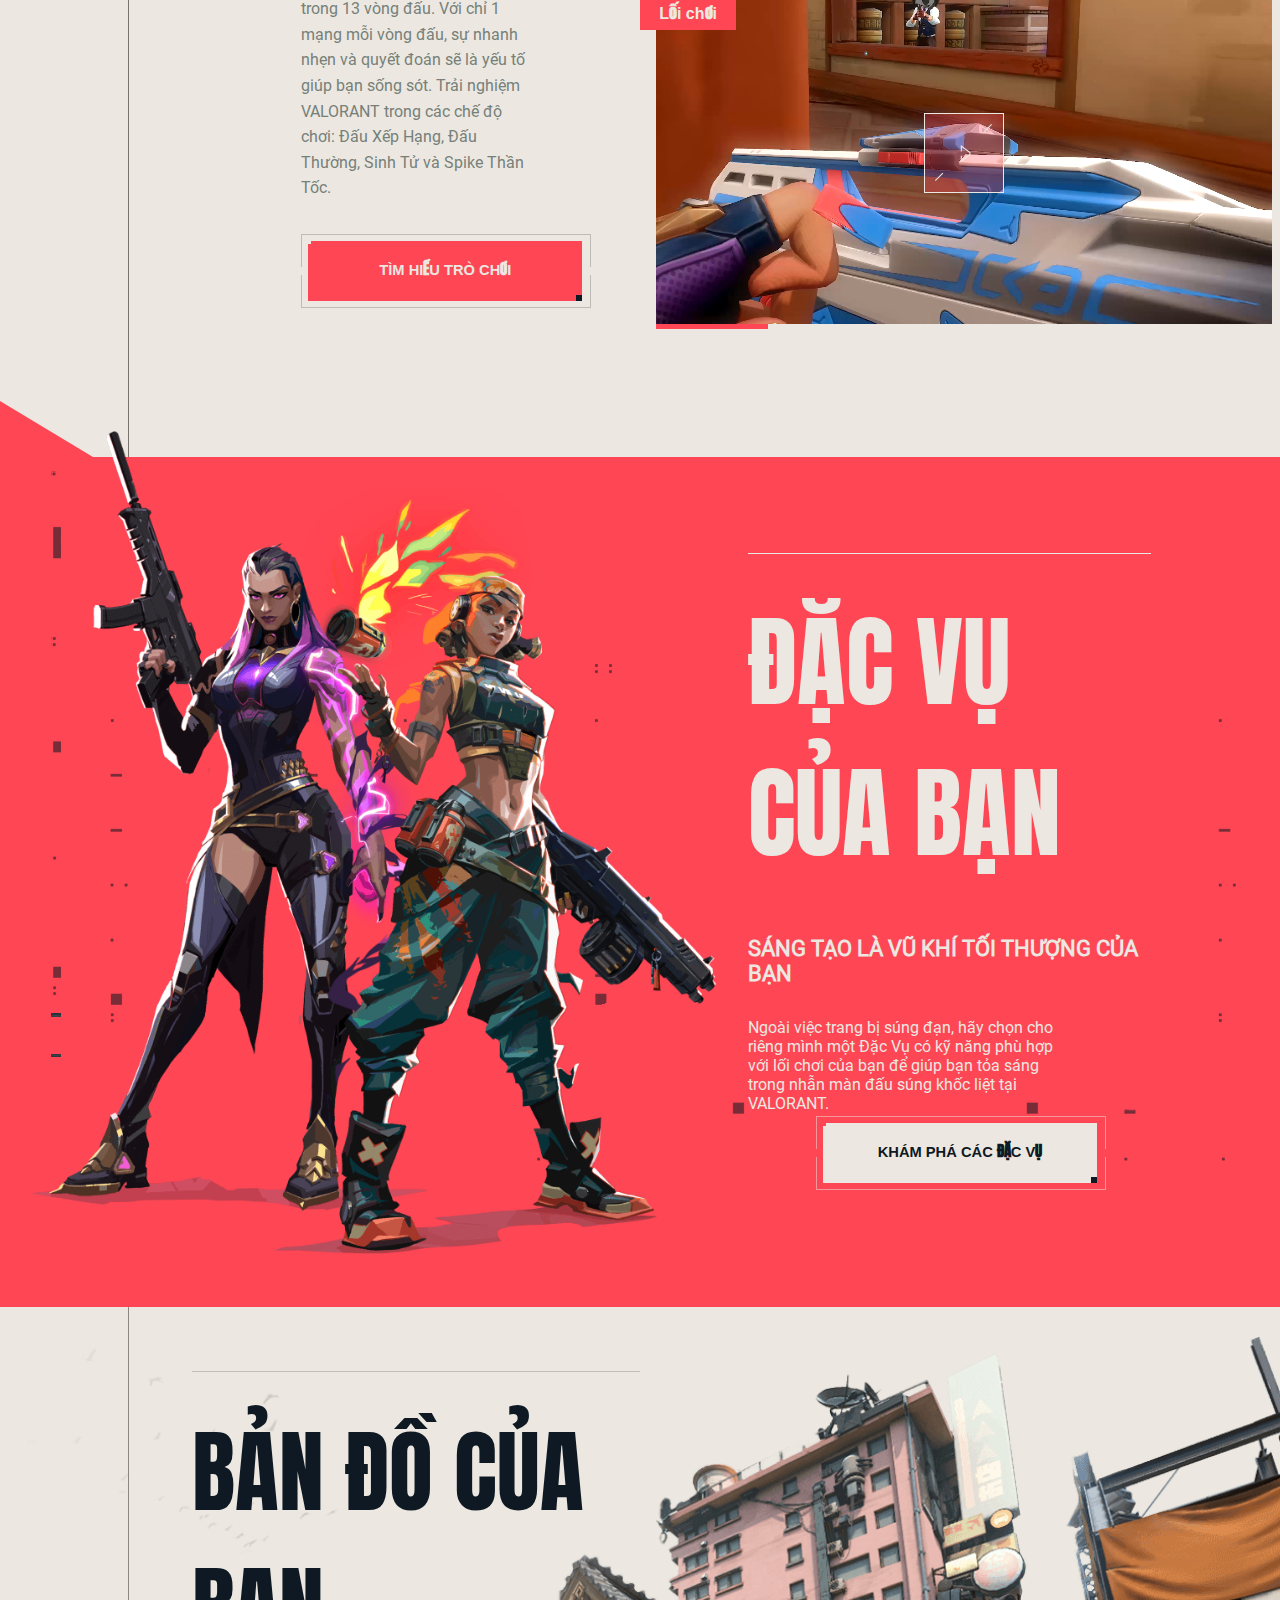
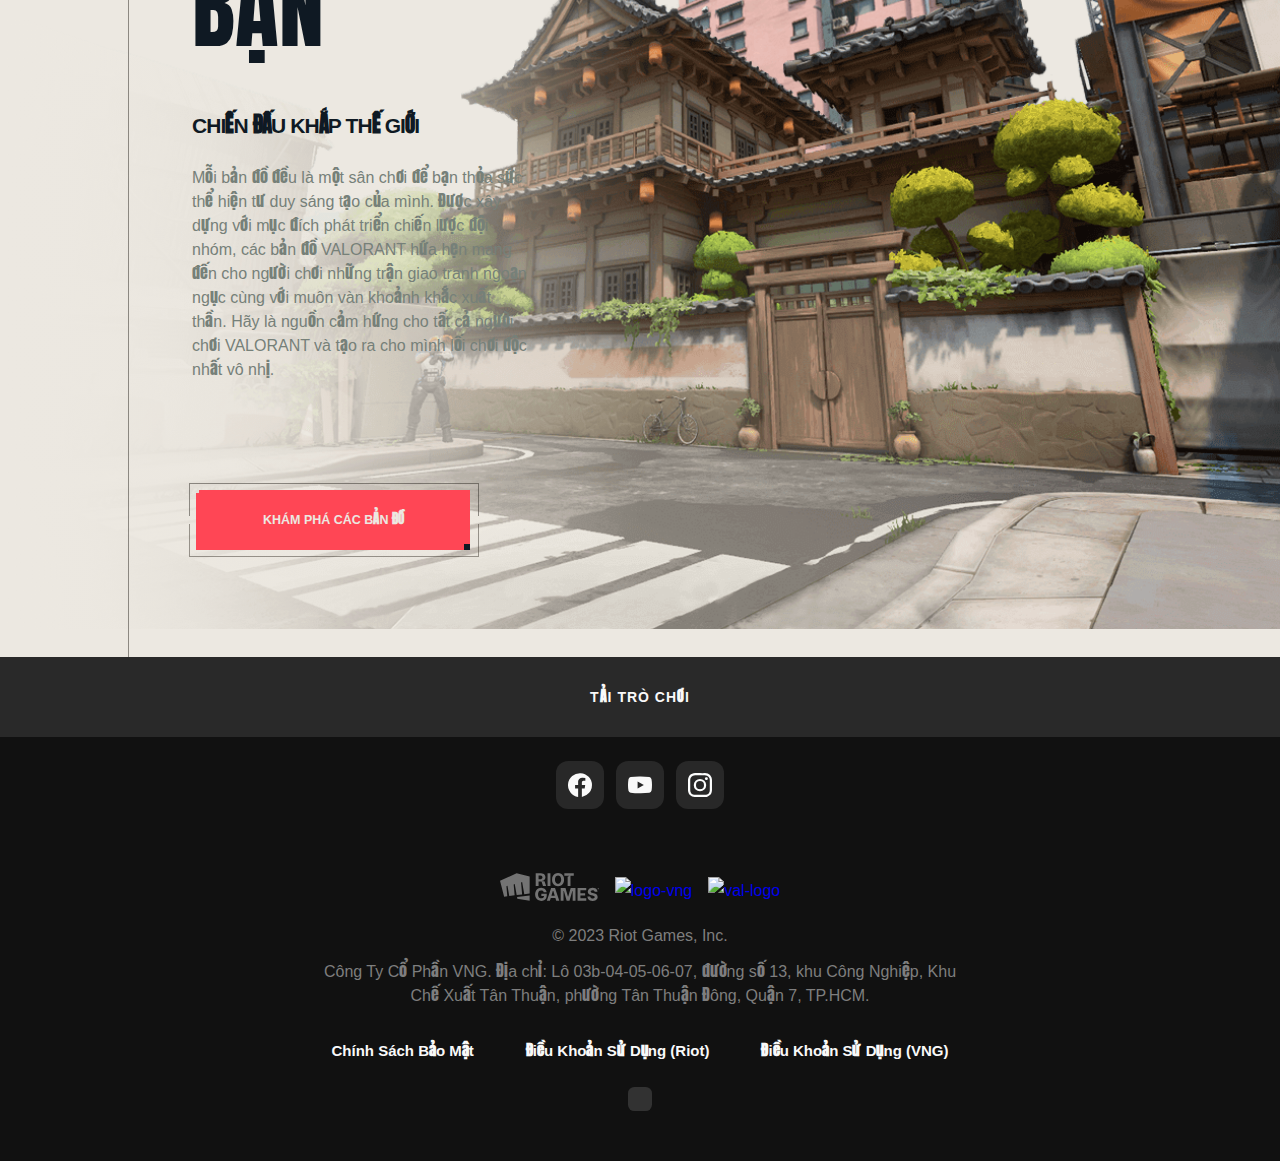
==== commit 7291db3a: "fix news.html" ====
--- a/index.html
+++ b/index.html
@@ -173,7 +173,7 @@
                                 <div class="button popup-playnow">
                                     <div class="primary-button">
                                         <div class="hover-mask-button"></div>
-                                        <div class="hover-text-button">TỔNG QUAN PHẦN I</div>
+                                        <div class="hover-text-button">TÌM HIỂU TRÒ CHƠI</div>
                                     </div>
                                 </div>
                             </div>
@@ -278,7 +278,7 @@
             $(window).scroll(function () {
                 var scrollPosition = $(this).scrollTop();
                 $('.main-news .background').css({
-                    top: scrollPosition * 0.3 + 'px' // Điều chỉnh tốc độ parallax cho phần tử cha
+                    top: scrollPosition * 0.1 + 'px' // Điều chỉnh tốc độ parallax cho phần tử cha
                 });
 
                 var agentsTop = $(".agents").offset().top; // agent position
